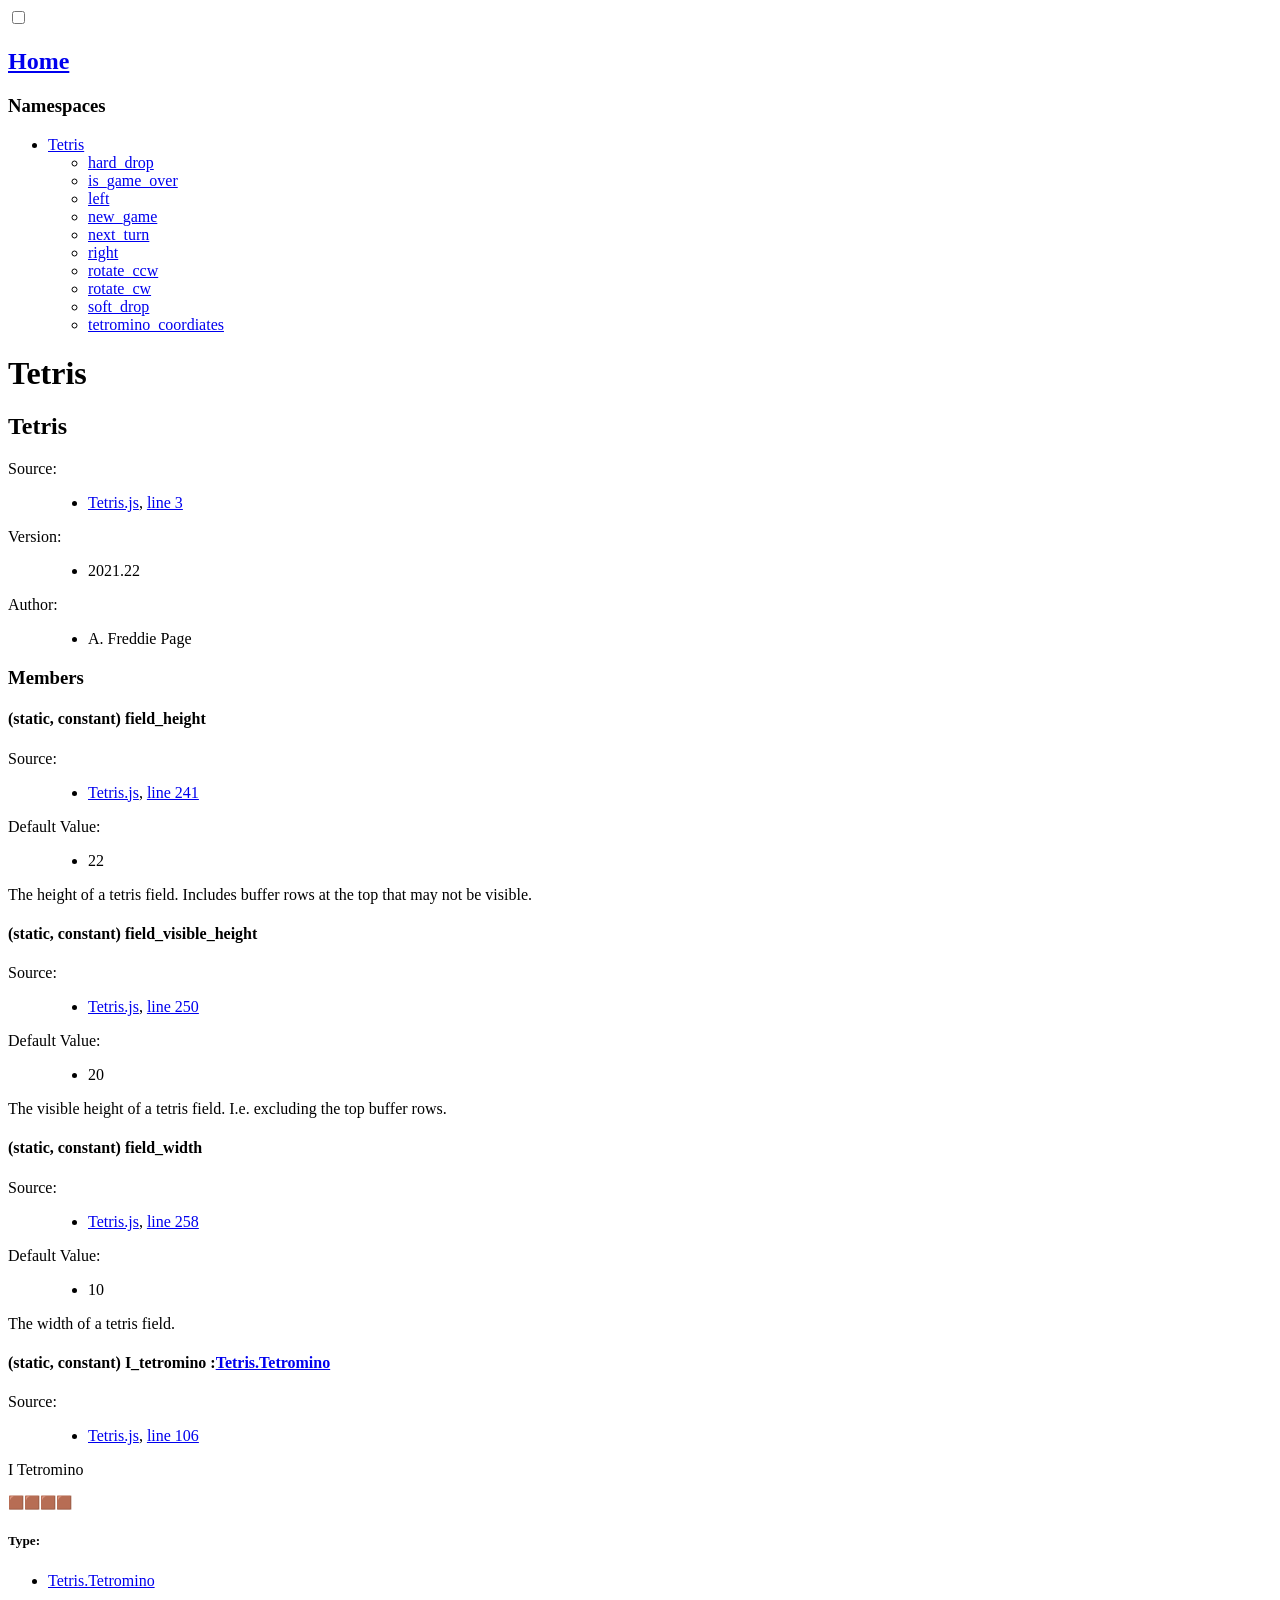
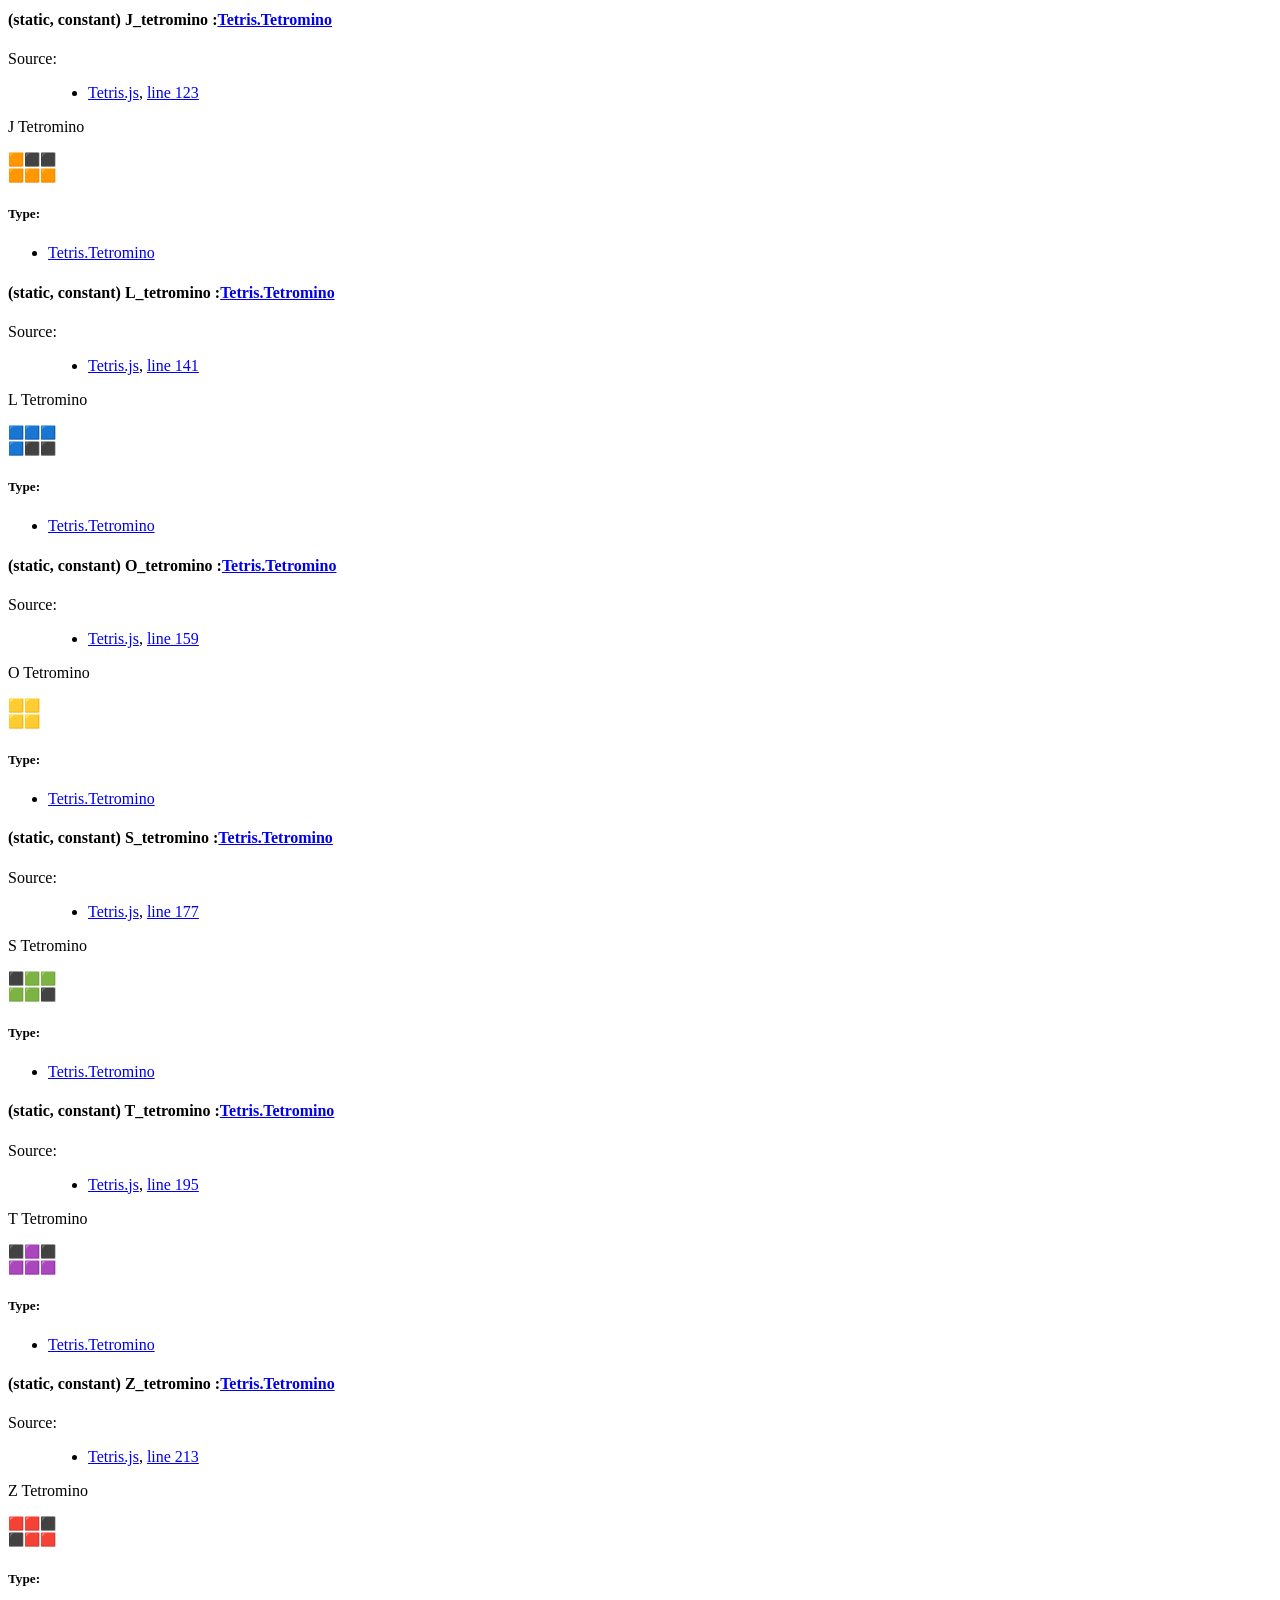
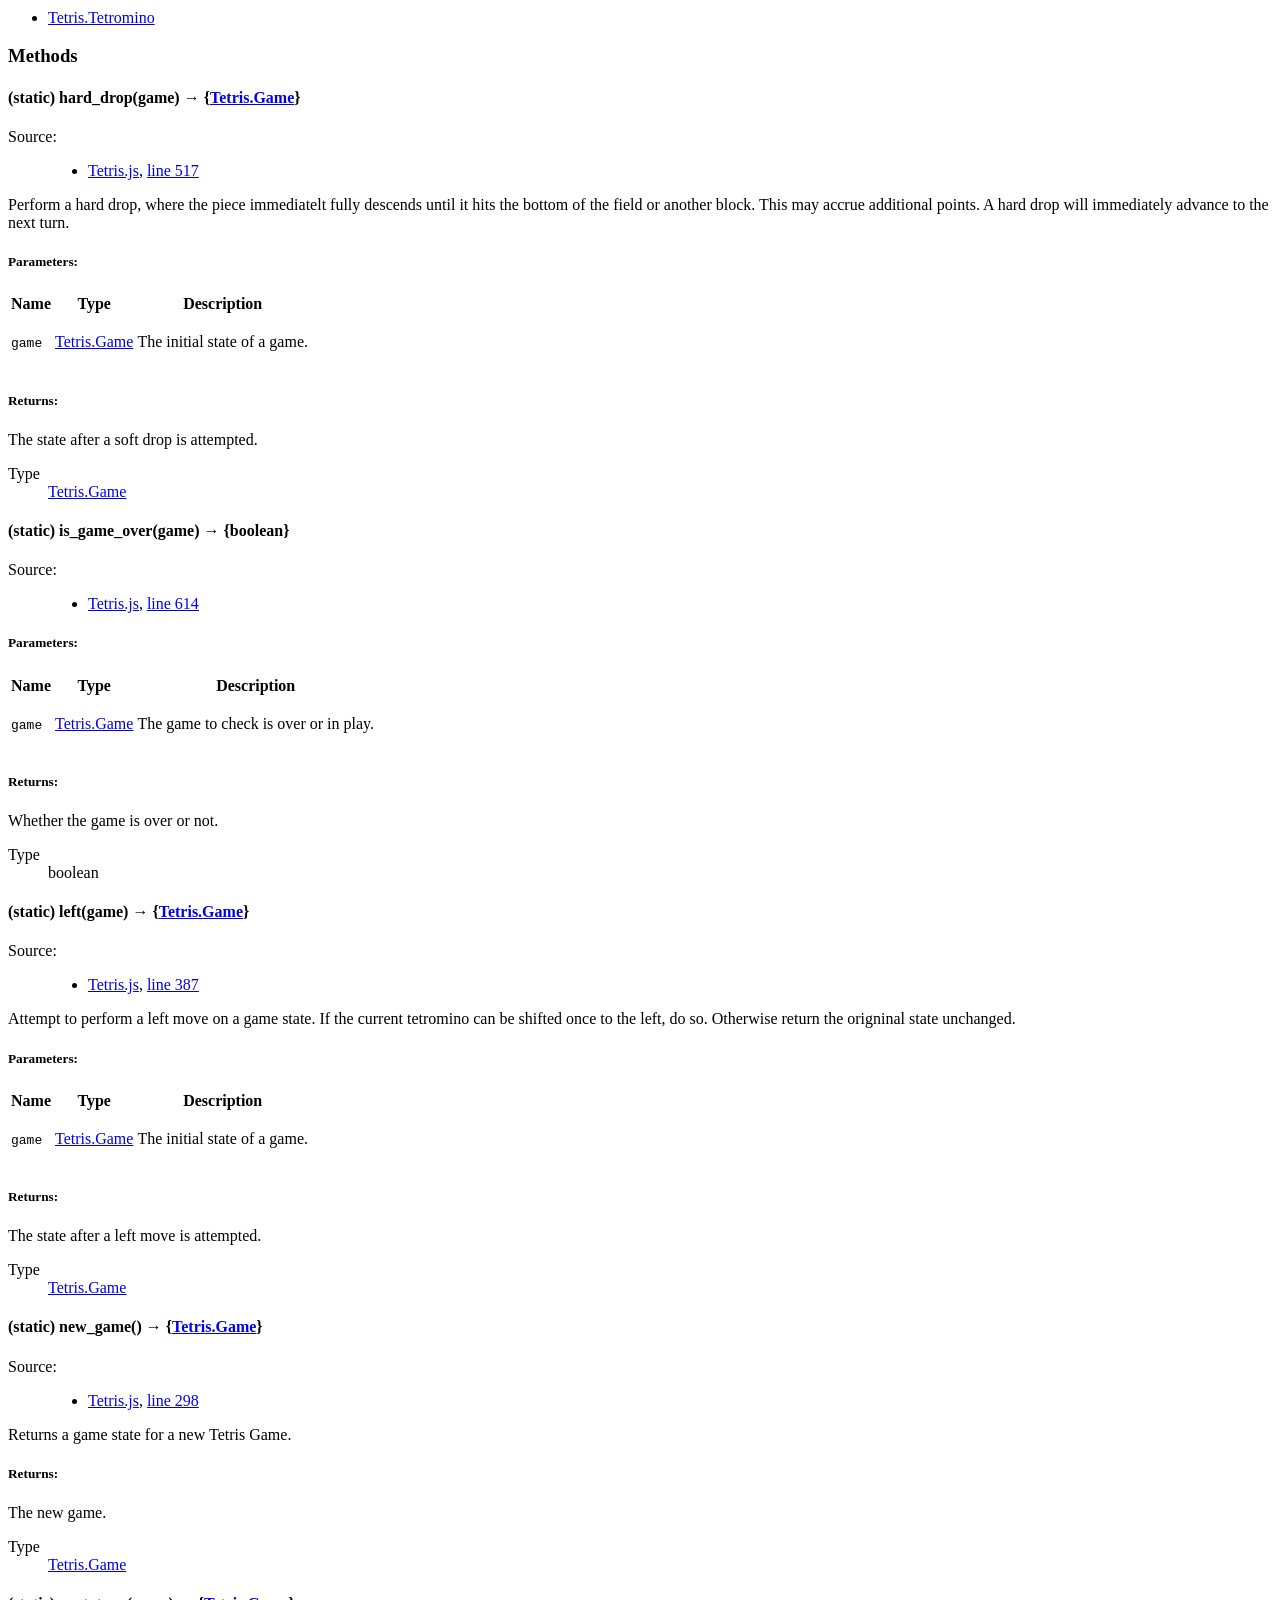
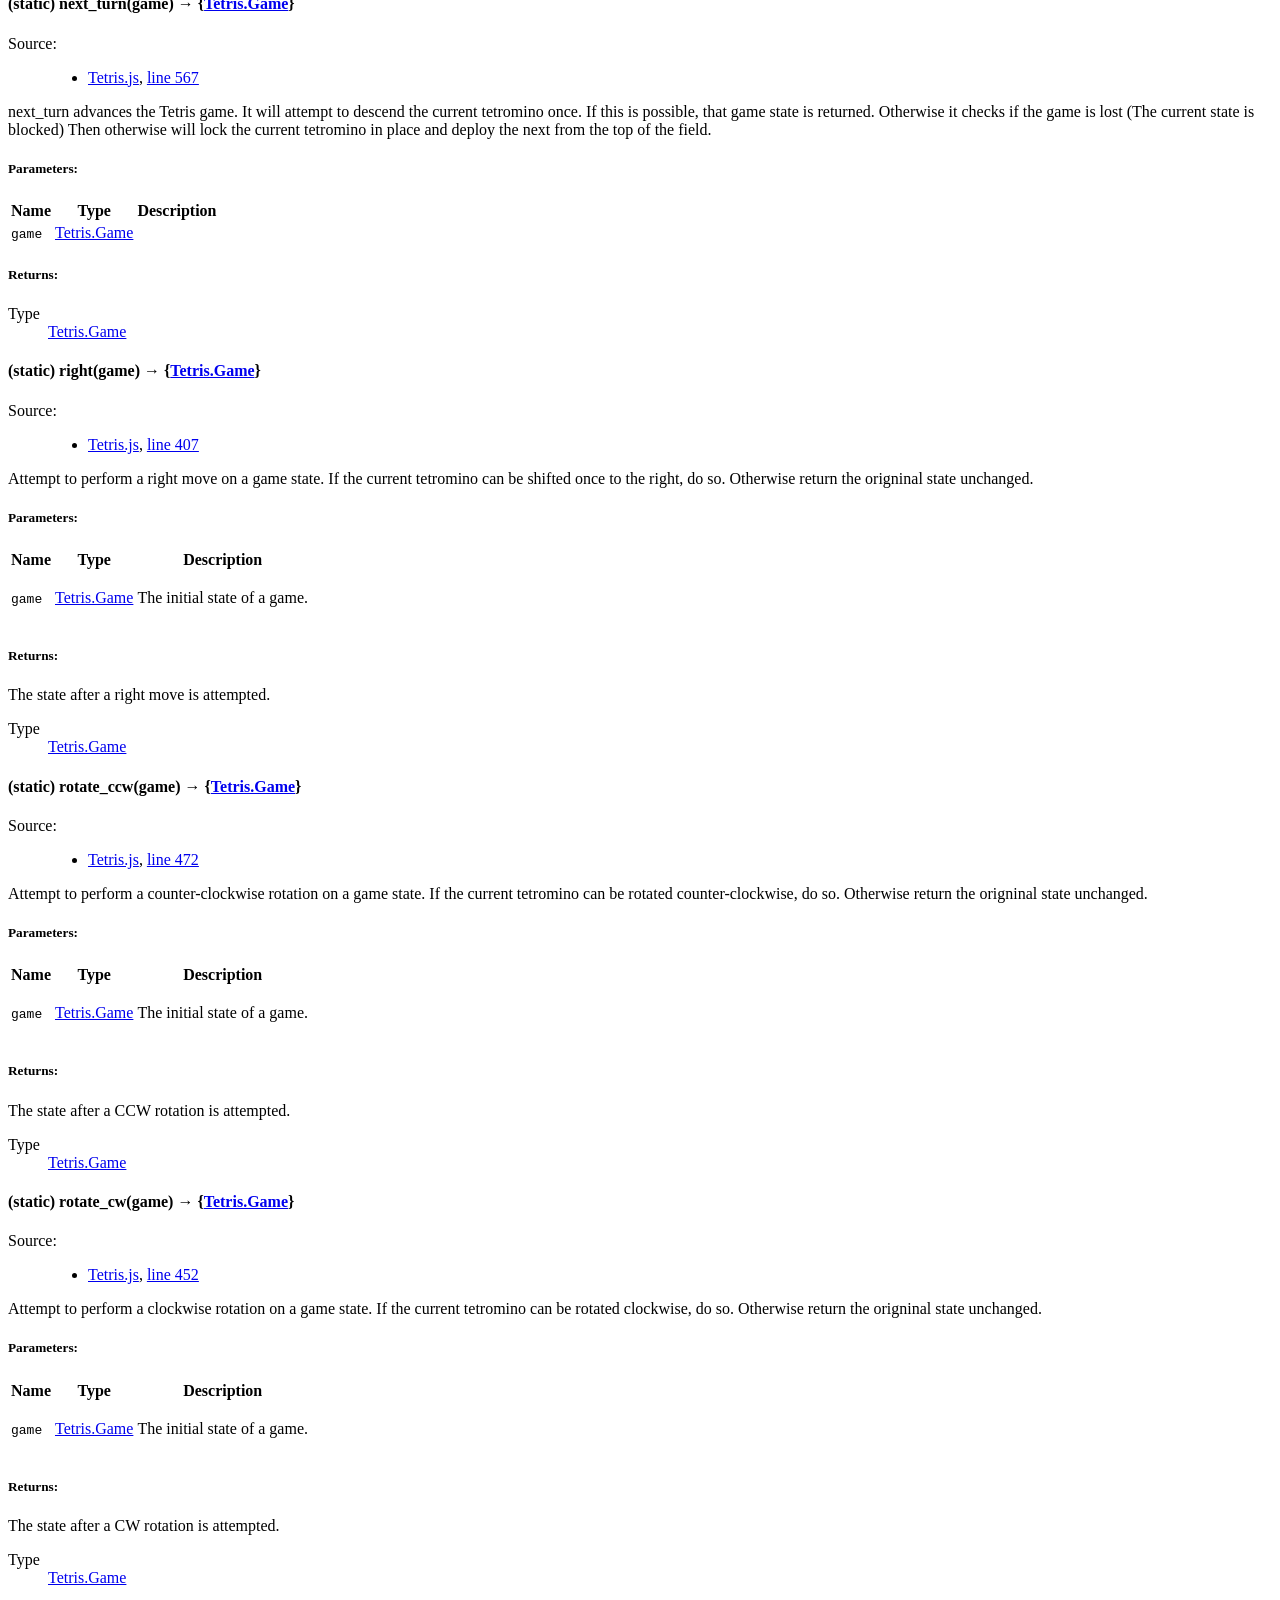
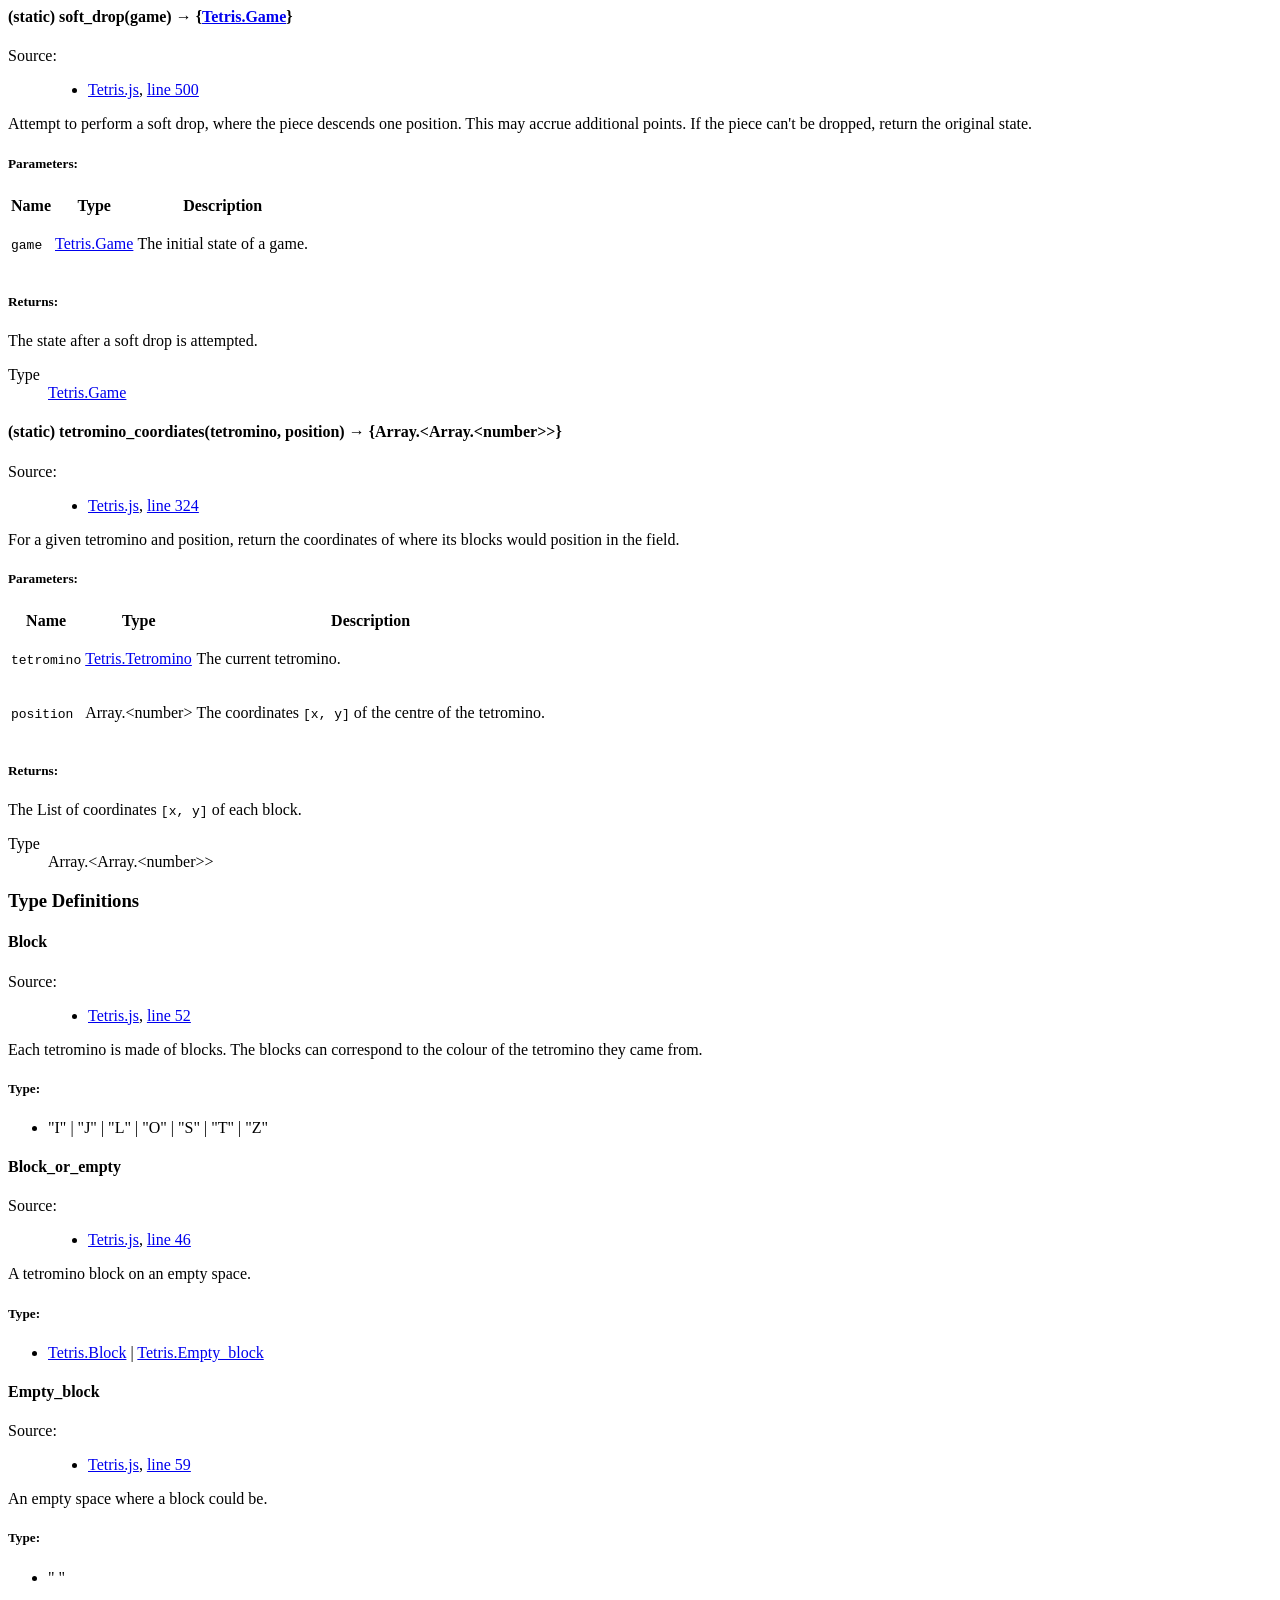
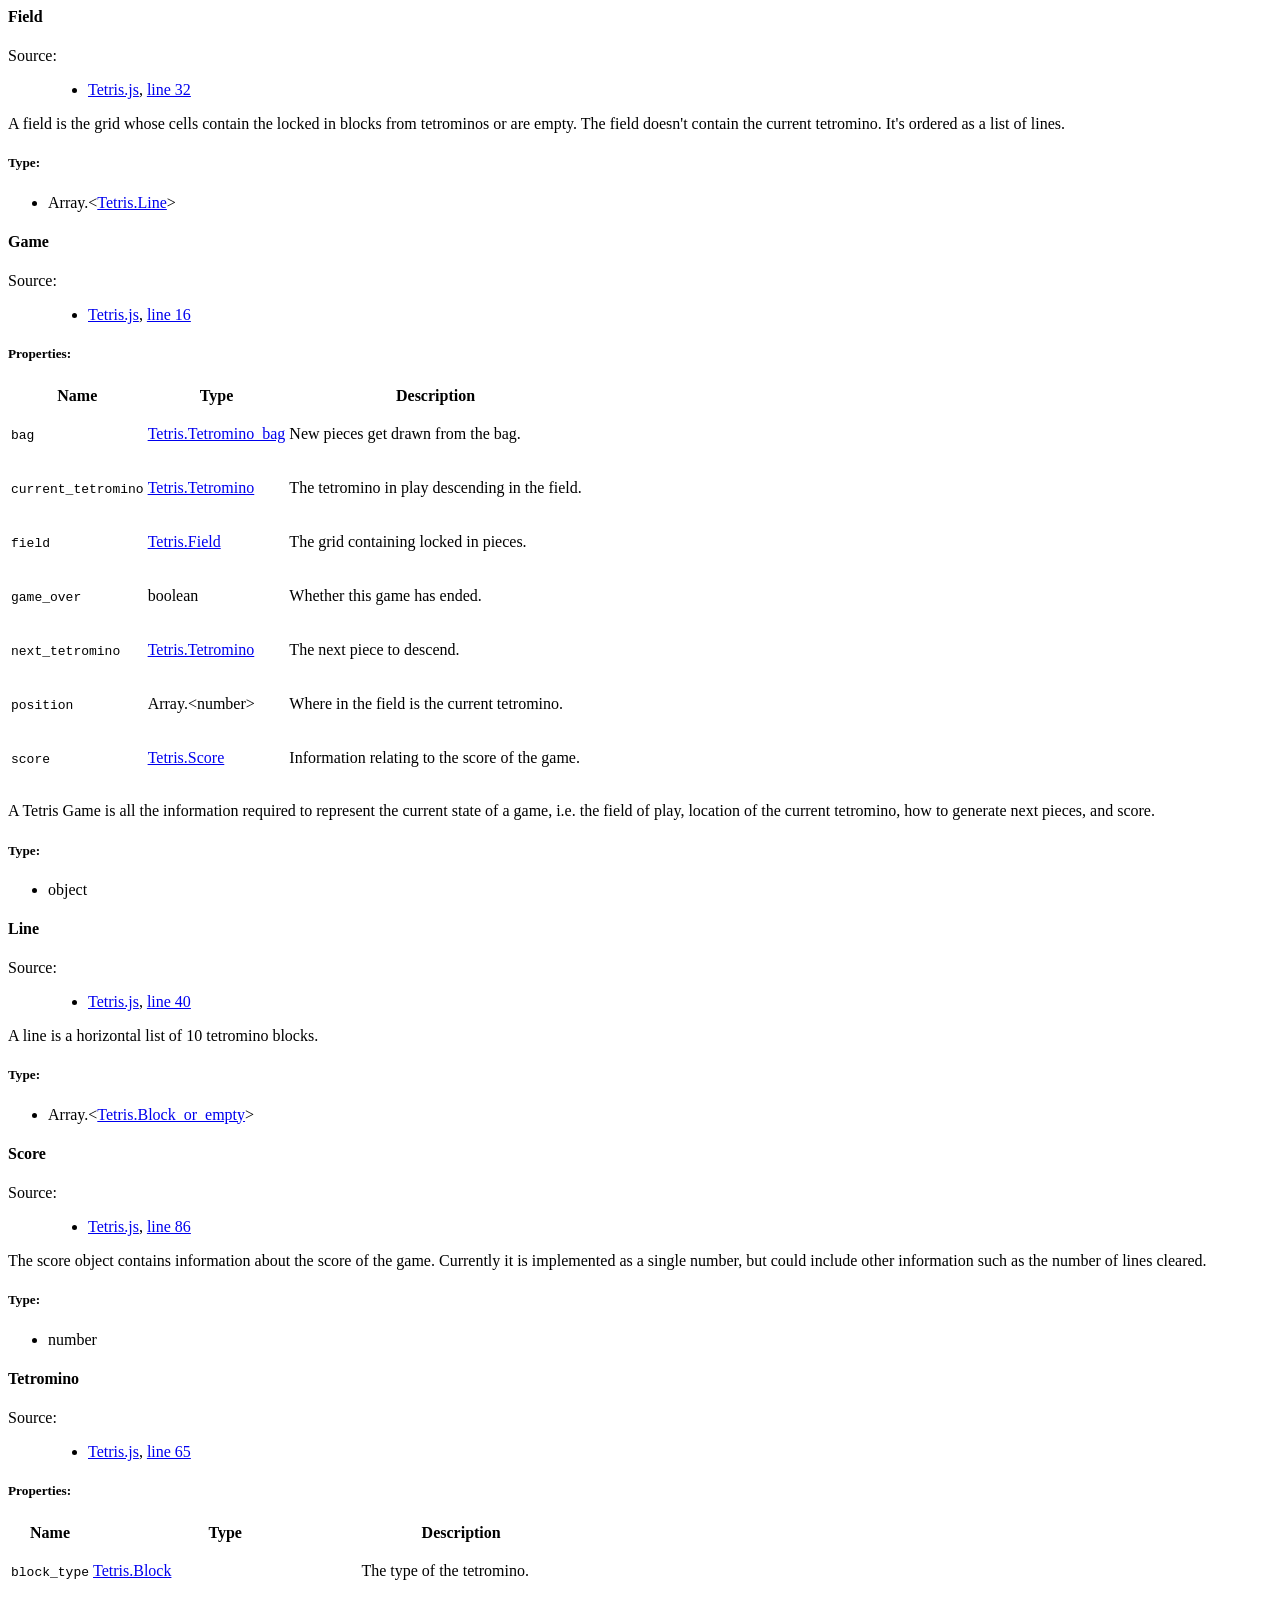
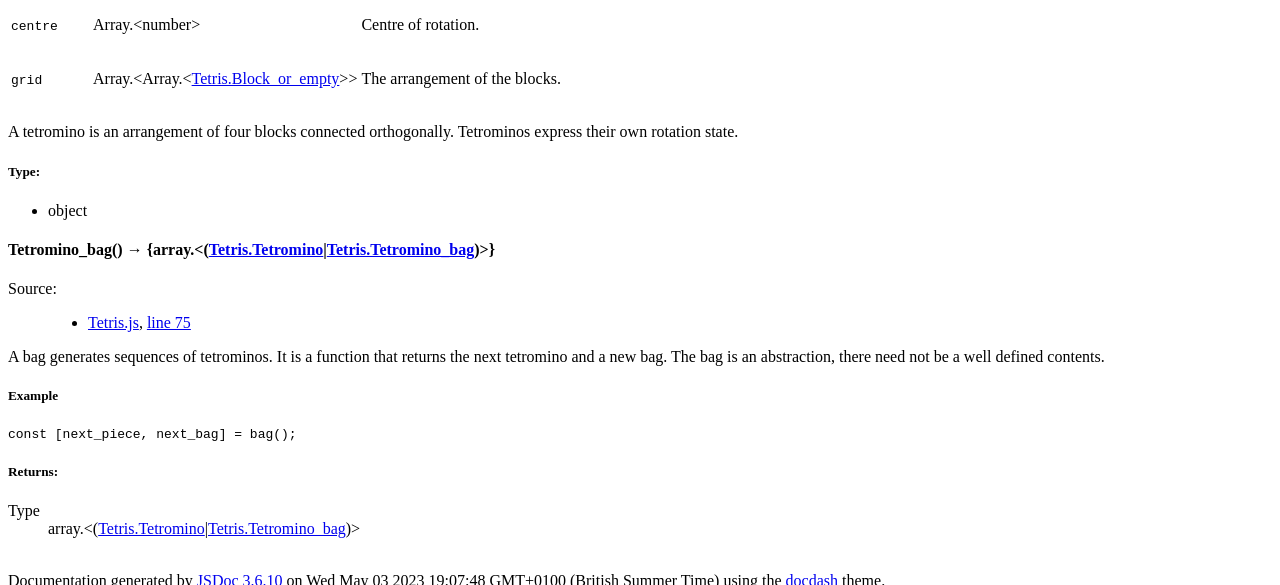
==== docs/Tetris.html @ e9a8f803 "2022-23 update" ====
<!DOCTYPE html>
<html lang="en">
<head>
    
    <meta charset="utf-8">
    <title>Tetris - Documentation</title>
    
    
    <script src="scripts/prettify/prettify.js"></script>
    <script src="scripts/prettify/lang-css.js"></script>
    <!--[if lt IE 9]>
      <script src="//html5shiv.googlecode.com/svn/trunk/html5.js"></script>
    <![endif]-->
    <link type="text/css" rel="stylesheet" href="styles/prettify.css">
    <link type="text/css" rel="stylesheet" href="styles/jsdoc.css">
    <script src="scripts/nav.js" defer></script>
    <meta name="viewport" content="width=device-width, initial-scale=1.0">
</head>
<body>

<input type="checkbox" id="nav-trigger" class="nav-trigger" />
<label for="nav-trigger" class="navicon-button x">
  <div class="navicon"></div>
</label>

<label for="nav-trigger" class="overlay"></label>

<nav >
    
    <h2><a href="index.html">Home</a></h2><h3>Namespaces</h3><ul><li><a href="Tetris.html">Tetris</a><ul class='methods'><li data-type='method'><a href="Tetris.html#.hard_drop">hard_drop</a></li><li data-type='method'><a href="Tetris.html#.is_game_over">is_game_over</a></li><li data-type='method'><a href="Tetris.html#.left">left</a></li><li data-type='method'><a href="Tetris.html#.new_game">new_game</a></li><li data-type='method'><a href="Tetris.html#.next_turn">next_turn</a></li><li data-type='method'><a href="Tetris.html#.right">right</a></li><li data-type='method'><a href="Tetris.html#.rotate_ccw">rotate_ccw</a></li><li data-type='method'><a href="Tetris.html#.rotate_cw">rotate_cw</a></li><li data-type='method'><a href="Tetris.html#.soft_drop">soft_drop</a></li><li data-type='method'><a href="Tetris.html#.tetromino_coordiates">tetromino_coordiates</a></li></ul></li></ul>
</nav>

<div id="main">
    
    <h1 class="page-title">Tetris</h1>
    

    




<section>

<header>
    
        <h2>
        Tetris
        </h2>
        
    
</header>

<article>
    
        <div class="container-overview">
        
            

<dl class="details">

    
    <dt class="tag-source">Source:</dt>
    <dd class="tag-source"><ul class="dummy"><li>
        <a href="Tetris.js.html">Tetris.js</a>, <a href="Tetris.js.html#line3">line 3</a>
    </li></ul></dd>
    

    
    <dt class="tag-version">Version:</dt>
    <dd class="tag-version"><ul class="dummy"><li>2021.22</li></ul></dd>
    

    

    

    

    

    

    

    

    
    <dt class="tag-author">Author:</dt>
    <dd class="tag-author">
        <ul>
            <li>A. Freddie Page</li>
        </ul>
    </dd>
    

    

    

    

    

    

    
</dl>




            

            
        
        </div>
    

    

    

    
    
    

     

    

    
        <h3 class="subsection-title">Members</h3>

        
            
<h4 class="name" id=".field_height"><span class="type-signature">(static, constant) </span>field_height<span class="type-signature"></span></h4>





<dl class="details">

    
    <dt class="tag-source">Source:</dt>
    <dd class="tag-source"><ul class="dummy"><li>
        <a href="Tetris.js.html">Tetris.js</a>, <a href="Tetris.js.html#line241">line 241</a>
    </li></ul></dd>
    

    

    

    

    

    

    

    

    

    

    

    

    
    <dt class="tag-default">Default Value:</dt>
    <dd class="tag-default"><ul class="dummy">
            <li>22</li>
        </ul></dd>
    

    

    

    
</dl>





<div class="description usertext">
    <p>The height of a tetris field.
Includes buffer rows at the top that may not be visible.</p>
</div>








        
            
<h4 class="name" id=".field_visible_height"><span class="type-signature">(static, constant) </span>field_visible_height<span class="type-signature"></span></h4>





<dl class="details">

    
    <dt class="tag-source">Source:</dt>
    <dd class="tag-source"><ul class="dummy"><li>
        <a href="Tetris.js.html">Tetris.js</a>, <a href="Tetris.js.html#line250">line 250</a>
    </li></ul></dd>
    

    

    

    

    

    

    

    

    

    

    

    

    
    <dt class="tag-default">Default Value:</dt>
    <dd class="tag-default"><ul class="dummy">
            <li>20</li>
        </ul></dd>
    

    

    

    
</dl>





<div class="description usertext">
    <p>The visible height of a tetris field.
I.e. excluding the top buffer rows.</p>
</div>








        
            
<h4 class="name" id=".field_width"><span class="type-signature">(static, constant) </span>field_width<span class="type-signature"></span></h4>





<dl class="details">

    
    <dt class="tag-source">Source:</dt>
    <dd class="tag-source"><ul class="dummy"><li>
        <a href="Tetris.js.html">Tetris.js</a>, <a href="Tetris.js.html#line258">line 258</a>
    </li></ul></dd>
    

    

    

    

    

    

    

    

    

    

    

    

    
    <dt class="tag-default">Default Value:</dt>
    <dd class="tag-default"><ul class="dummy">
            <li>10</li>
        </ul></dd>
    

    

    

    
</dl>





<div class="description usertext">
    <p>The width of a tetris field.</p>
</div>








        
            
<h4 class="name" id=".I_tetromino"><span class="type-signature">(static, constant) </span>I_tetromino<span class="type-signature"> :<a href="Tetris.html#.Tetromino">Tetris.Tetromino</a></span></h4>





<dl class="details">

    
    <dt class="tag-source">Source:</dt>
    <dd class="tag-source"><ul class="dummy"><li>
        <a href="Tetris.js.html">Tetris.js</a>, <a href="Tetris.js.html#line106">line 106</a>
    </li></ul></dd>
    

    

    

    

    

    

    

    

    

    

    

    

    

    

    

    
</dl>





<div class="description usertext">
    <p>I Tetromino</p>
<pre>
🟫🟫🟫🟫
</pre>
</div>



    <h5>Type:</h5>
    <ul>
        <li>
            
<span class="param-type"><a href="Tetris.html#.Tetromino">Tetris.Tetromino</a></span>


        </li>
    </ul>






        
            
<h4 class="name" id=".J_tetromino"><span class="type-signature">(static, constant) </span>J_tetromino<span class="type-signature"> :<a href="Tetris.html#.Tetromino">Tetris.Tetromino</a></span></h4>





<dl class="details">

    
    <dt class="tag-source">Source:</dt>
    <dd class="tag-source"><ul class="dummy"><li>
        <a href="Tetris.js.html">Tetris.js</a>, <a href="Tetris.js.html#line123">line 123</a>
    </li></ul></dd>
    

    

    

    

    

    

    

    

    

    

    

    

    

    

    

    
</dl>





<div class="description usertext">
    <p>J Tetromino</p>
<pre>
🟧⬛⬛
🟧🟧🟧
</pre>
</div>



    <h5>Type:</h5>
    <ul>
        <li>
            
<span class="param-type"><a href="Tetris.html#.Tetromino">Tetris.Tetromino</a></span>


        </li>
    </ul>






        
            
<h4 class="name" id=".L_tetromino"><span class="type-signature">(static, constant) </span>L_tetromino<span class="type-signature"> :<a href="Tetris.html#.Tetromino">Tetris.Tetromino</a></span></h4>





<dl class="details">

    
    <dt class="tag-source">Source:</dt>
    <dd class="tag-source"><ul class="dummy"><li>
        <a href="Tetris.js.html">Tetris.js</a>, <a href="Tetris.js.html#line141">line 141</a>
    </li></ul></dd>
    

    

    

    

    

    

    

    

    

    

    

    

    

    

    

    
</dl>





<div class="description usertext">
    <p>L Tetromino</p>
<pre>
🟦🟦🟦
🟦⬛⬛
</pre>
</div>



    <h5>Type:</h5>
    <ul>
        <li>
            
<span class="param-type"><a href="Tetris.html#.Tetromino">Tetris.Tetromino</a></span>


        </li>
    </ul>






        
            
<h4 class="name" id=".O_tetromino"><span class="type-signature">(static, constant) </span>O_tetromino<span class="type-signature"> :<a href="Tetris.html#.Tetromino">Tetris.Tetromino</a></span></h4>





<dl class="details">

    
    <dt class="tag-source">Source:</dt>
    <dd class="tag-source"><ul class="dummy"><li>
        <a href="Tetris.js.html">Tetris.js</a>, <a href="Tetris.js.html#line159">line 159</a>
    </li></ul></dd>
    

    

    

    

    

    

    

    

    

    

    

    

    

    

    

    
</dl>





<div class="description usertext">
    <p>O Tetromino</p>
<pre>
🟨🟨
🟨🟨
</pre>
</div>



    <h5>Type:</h5>
    <ul>
        <li>
            
<span class="param-type"><a href="Tetris.html#.Tetromino">Tetris.Tetromino</a></span>


        </li>
    </ul>






        
            
<h4 class="name" id=".S_tetromino"><span class="type-signature">(static, constant) </span>S_tetromino<span class="type-signature"> :<a href="Tetris.html#.Tetromino">Tetris.Tetromino</a></span></h4>





<dl class="details">

    
    <dt class="tag-source">Source:</dt>
    <dd class="tag-source"><ul class="dummy"><li>
        <a href="Tetris.js.html">Tetris.js</a>, <a href="Tetris.js.html#line177">line 177</a>
    </li></ul></dd>
    

    

    

    

    

    

    

    

    

    

    

    

    

    

    

    
</dl>





<div class="description usertext">
    <p>S Tetromino</p>
<pre>
⬛🟩🟩
🟩🟩⬛
</pre>
</div>



    <h5>Type:</h5>
    <ul>
        <li>
            
<span class="param-type"><a href="Tetris.html#.Tetromino">Tetris.Tetromino</a></span>


        </li>
    </ul>






        
            
<h4 class="name" id=".T_tetromino"><span class="type-signature">(static, constant) </span>T_tetromino<span class="type-signature"> :<a href="Tetris.html#.Tetromino">Tetris.Tetromino</a></span></h4>





<dl class="details">

    
    <dt class="tag-source">Source:</dt>
    <dd class="tag-source"><ul class="dummy"><li>
        <a href="Tetris.js.html">Tetris.js</a>, <a href="Tetris.js.html#line195">line 195</a>
    </li></ul></dd>
    

    

    

    

    

    

    

    

    

    

    

    

    

    

    

    
</dl>





<div class="description usertext">
    <p>T Tetromino</p>
<pre>
⬛🟪⬛
🟪🟪🟪
</pre>
</div>



    <h5>Type:</h5>
    <ul>
        <li>
            
<span class="param-type"><a href="Tetris.html#.Tetromino">Tetris.Tetromino</a></span>


        </li>
    </ul>






        
            
<h4 class="name" id=".Z_tetromino"><span class="type-signature">(static, constant) </span>Z_tetromino<span class="type-signature"> :<a href="Tetris.html#.Tetromino">Tetris.Tetromino</a></span></h4>





<dl class="details">

    
    <dt class="tag-source">Source:</dt>
    <dd class="tag-source"><ul class="dummy"><li>
        <a href="Tetris.js.html">Tetris.js</a>, <a href="Tetris.js.html#line213">line 213</a>
    </li></ul></dd>
    

    

    

    

    

    

    

    

    

    

    

    

    

    

    

    
</dl>





<div class="description usertext">
    <p>Z Tetromino</p>
<pre>
🟥🟥⬛
⬛🟥🟥
</pre>
</div>



    <h5>Type:</h5>
    <ul>
        <li>
            
<span class="param-type"><a href="Tetris.html#.Tetromino">Tetris.Tetromino</a></span>


        </li>
    </ul>






        
    

    
        <h3 class="subsection-title">Methods</h3>

        
            

    

    <h4 class="name" id=".hard_drop"><span class="type-signature">(static) </span>hard_drop<span class="signature">(game)</span><span class="type-signature"> &rarr; {<a href="Tetris.html#.Game">Tetris.Game</a>}</span></h4>

    




<dl class="details">

    
    <dt class="tag-source">Source:</dt>
    <dd class="tag-source"><ul class="dummy"><li>
        <a href="Tetris.js.html">Tetris.js</a>, <a href="Tetris.js.html#line517">line 517</a>
    </li></ul></dd>
    

    

    

    

    

    

    

    

    

    

    

    

    

    

    

    
</dl>





<div class="description usertext">
    <p>Perform a hard drop, where the piece immediatelt fully descends
until it hits the bottom of the field or another block.
This may accrue additional points.
A hard drop will immediately advance to the next turn.</p>
</div>











    <h5>Parameters:</h5>
    

<table class="params">
    <thead>
    <tr>
        
        <th>Name</th>
        

        <th>Type</th>

        

        

        <th class="last">Description</th>
    </tr>
    </thead>

    <tbody>
    

        <tr>
            
                <td class="name"><code>game</code></td>
            

            <td class="type">
            
                
<span class="param-type"><a href="Tetris.html#.Game">Tetris.Game</a></span>


            
            </td>

            

            

            <td class="description last"><p>The initial state of a game.</p></td>
        </tr>

    
    </tbody>
</table>
















<h5>Returns:</h5>

        
<div class="param-desc">
    <p>The state after a soft drop is attempted.</p>
</div>



<dl class="param-type">
    <dt>
        Type
    </dt>
    <dd>
        
<span class="param-type"><a href="Tetris.html#.Game">Tetris.Game</a></span>


    </dd>
</dl>

    



        
            

    

    <h4 class="name" id=".is_game_over"><span class="type-signature">(static) </span>is_game_over<span class="signature">(game)</span><span class="type-signature"> &rarr; {boolean}</span></h4>

    




<dl class="details">

    
    <dt class="tag-source">Source:</dt>
    <dd class="tag-source"><ul class="dummy"><li>
        <a href="Tetris.js.html">Tetris.js</a>, <a href="Tetris.js.html#line614">line 614</a>
    </li></ul></dd>
    

    

    

    

    

    

    

    

    

    

    

    

    

    

    

    
</dl>















    <h5>Parameters:</h5>
    

<table class="params">
    <thead>
    <tr>
        
        <th>Name</th>
        

        <th>Type</th>

        

        

        <th class="last">Description</th>
    </tr>
    </thead>

    <tbody>
    

        <tr>
            
                <td class="name"><code>game</code></td>
            

            <td class="type">
            
                
<span class="param-type"><a href="Tetris.html#.Game">Tetris.Game</a></span>


            
            </td>

            

            

            <td class="description last"><p>The game to check is over or in play.</p></td>
        </tr>

    
    </tbody>
</table>
















<h5>Returns:</h5>

        
<div class="param-desc">
    <p>Whether the game is over or not.</p>
</div>



<dl class="param-type">
    <dt>
        Type
    </dt>
    <dd>
        
<span class="param-type">boolean</span>


    </dd>
</dl>

    



        
            

    

    <h4 class="name" id=".left"><span class="type-signature">(static) </span>left<span class="signature">(game)</span><span class="type-signature"> &rarr; {<a href="Tetris.html#.Game">Tetris.Game</a>}</span></h4>

    




<dl class="details">

    
    <dt class="tag-source">Source:</dt>
    <dd class="tag-source"><ul class="dummy"><li>
        <a href="Tetris.js.html">Tetris.js</a>, <a href="Tetris.js.html#line387">line 387</a>
    </li></ul></dd>
    

    

    

    

    

    

    

    

    

    

    

    

    

    

    

    
</dl>





<div class="description usertext">
    <p>Attempt to perform a left move on a game state.
If the current tetromino can be shifted once to the left, do so.
Otherwise return the origninal state unchanged.</p>
</div>











    <h5>Parameters:</h5>
    

<table class="params">
    <thead>
    <tr>
        
        <th>Name</th>
        

        <th>Type</th>

        

        

        <th class="last">Description</th>
    </tr>
    </thead>

    <tbody>
    

        <tr>
            
                <td class="name"><code>game</code></td>
            

            <td class="type">
            
                
<span class="param-type"><a href="Tetris.html#.Game">Tetris.Game</a></span>


            
            </td>

            

            

            <td class="description last"><p>The initial state of a game.</p></td>
        </tr>

    
    </tbody>
</table>
















<h5>Returns:</h5>

        
<div class="param-desc">
    <p>The state after a left move is attempted.</p>
</div>



<dl class="param-type">
    <dt>
        Type
    </dt>
    <dd>
        
<span class="param-type"><a href="Tetris.html#.Game">Tetris.Game</a></span>


    </dd>
</dl>

    



        
            

    

    <h4 class="name" id=".new_game"><span class="type-signature">(static) </span>new_game<span class="signature">()</span><span class="type-signature"> &rarr; {<a href="Tetris.html#.Game">Tetris.Game</a>}</span></h4>

    




<dl class="details">

    
    <dt class="tag-source">Source:</dt>
    <dd class="tag-source"><ul class="dummy"><li>
        <a href="Tetris.js.html">Tetris.js</a>, <a href="Tetris.js.html#line298">line 298</a>
    </li></ul></dd>
    

    

    

    

    

    

    

    

    

    

    

    

    

    

    

    
</dl>





<div class="description usertext">
    <p>Returns a game state for a new Tetris Game.</p>
</div>

























<h5>Returns:</h5>

        
<div class="param-desc">
    <p>The new game.</p>
</div>



<dl class="param-type">
    <dt>
        Type
    </dt>
    <dd>
        
<span class="param-type"><a href="Tetris.html#.Game">Tetris.Game</a></span>


    </dd>
</dl>

    



        
            

    

    <h4 class="name" id=".next_turn"><span class="type-signature">(static) </span>next_turn<span class="signature">(game)</span><span class="type-signature"> &rarr; {<a href="Tetris.html#.Game">Tetris.Game</a>}</span></h4>

    




<dl class="details">

    
    <dt class="tag-source">Source:</dt>
    <dd class="tag-source"><ul class="dummy"><li>
        <a href="Tetris.js.html">Tetris.js</a>, <a href="Tetris.js.html#line567">line 567</a>
    </li></ul></dd>
    

    

    

    

    

    

    

    

    

    

    

    

    

    

    

    
</dl>





<div class="description usertext">
    <p>next_turn advances the Tetris game.
It will attempt to descend the current tetromino once.
If this is possible, that game state is returned.
Otherwise it checks if the game is lost (The current state is blocked)
Then otherwise will lock the current tetromino in place and deploy the next
from the top of the field.</p>
</div>











    <h5>Parameters:</h5>
    

<table class="params">
    <thead>
    <tr>
        
        <th>Name</th>
        

        <th>Type</th>

        

        

        <th class="last">Description</th>
    </tr>
    </thead>

    <tbody>
    

        <tr>
            
                <td class="name"><code>game</code></td>
            

            <td class="type">
            
                
<span class="param-type"><a href="Tetris.html#.Game">Tetris.Game</a></span>


            
            </td>

            

            

            <td class="description last"></td>
        </tr>

    
    </tbody>
</table>
















<h5>Returns:</h5>

        


<dl class="param-type">
    <dt>
        Type
    </dt>
    <dd>
        
<span class="param-type"><a href="Tetris.html#.Game">Tetris.Game</a></span>


    </dd>
</dl>

    



        
            

    

    <h4 class="name" id=".right"><span class="type-signature">(static) </span>right<span class="signature">(game)</span><span class="type-signature"> &rarr; {<a href="Tetris.html#.Game">Tetris.Game</a>}</span></h4>

    




<dl class="details">

    
    <dt class="tag-source">Source:</dt>
    <dd class="tag-source"><ul class="dummy"><li>
        <a href="Tetris.js.html">Tetris.js</a>, <a href="Tetris.js.html#line407">line 407</a>
    </li></ul></dd>
    

    

    

    

    

    

    

    

    

    

    

    

    

    

    

    
</dl>





<div class="description usertext">
    <p>Attempt to perform a right move on a game state.
If the current tetromino can be shifted once to the right, do so.
Otherwise return the origninal state unchanged.</p>
</div>











    <h5>Parameters:</h5>
    

<table class="params">
    <thead>
    <tr>
        
        <th>Name</th>
        

        <th>Type</th>

        

        

        <th class="last">Description</th>
    </tr>
    </thead>

    <tbody>
    

        <tr>
            
                <td class="name"><code>game</code></td>
            

            <td class="type">
            
                
<span class="param-type"><a href="Tetris.html#.Game">Tetris.Game</a></span>


            
            </td>

            

            

            <td class="description last"><p>The initial state of a game.</p></td>
        </tr>

    
    </tbody>
</table>
















<h5>Returns:</h5>

        
<div class="param-desc">
    <p>The state after a right move is attempted.</p>
</div>



<dl class="param-type">
    <dt>
        Type
    </dt>
    <dd>
        
<span class="param-type"><a href="Tetris.html#.Game">Tetris.Game</a></span>


    </dd>
</dl>

    



        
            

    

    <h4 class="name" id=".rotate_ccw"><span class="type-signature">(static) </span>rotate_ccw<span class="signature">(game)</span><span class="type-signature"> &rarr; {<a href="Tetris.html#.Game">Tetris.Game</a>}</span></h4>

    




<dl class="details">

    
    <dt class="tag-source">Source:</dt>
    <dd class="tag-source"><ul class="dummy"><li>
        <a href="Tetris.js.html">Tetris.js</a>, <a href="Tetris.js.html#line472">line 472</a>
    </li></ul></dd>
    

    

    

    

    

    

    

    

    

    

    

    

    

    

    

    
</dl>





<div class="description usertext">
    <p>Attempt to perform a counter-clockwise rotation on a game state.
If the current tetromino can be rotated counter-clockwise, do so.
Otherwise return the origninal state unchanged.</p>
</div>











    <h5>Parameters:</h5>
    

<table class="params">
    <thead>
    <tr>
        
        <th>Name</th>
        

        <th>Type</th>

        

        

        <th class="last">Description</th>
    </tr>
    </thead>

    <tbody>
    

        <tr>
            
                <td class="name"><code>game</code></td>
            

            <td class="type">
            
                
<span class="param-type"><a href="Tetris.html#.Game">Tetris.Game</a></span>


            
            </td>

            

            

            <td class="description last"><p>The initial state of a game.</p></td>
        </tr>

    
    </tbody>
</table>
















<h5>Returns:</h5>

        
<div class="param-desc">
    <p>The state after a CCW rotation is attempted.</p>
</div>



<dl class="param-type">
    <dt>
        Type
    </dt>
    <dd>
        
<span class="param-type"><a href="Tetris.html#.Game">Tetris.Game</a></span>


    </dd>
</dl>

    



        
            

    

    <h4 class="name" id=".rotate_cw"><span class="type-signature">(static) </span>rotate_cw<span class="signature">(game)</span><span class="type-signature"> &rarr; {<a href="Tetris.html#.Game">Tetris.Game</a>}</span></h4>

    




<dl class="details">

    
    <dt class="tag-source">Source:</dt>
    <dd class="tag-source"><ul class="dummy"><li>
        <a href="Tetris.js.html">Tetris.js</a>, <a href="Tetris.js.html#line452">line 452</a>
    </li></ul></dd>
    

    

    

    

    

    

    

    

    

    

    

    

    

    

    

    
</dl>





<div class="description usertext">
    <p>Attempt to perform a clockwise rotation on a game state.
If the current tetromino can be rotated clockwise, do so.
Otherwise return the origninal state unchanged.</p>
</div>











    <h5>Parameters:</h5>
    

<table class="params">
    <thead>
    <tr>
        
        <th>Name</th>
        

        <th>Type</th>

        

        

        <th class="last">Description</th>
    </tr>
    </thead>

    <tbody>
    

        <tr>
            
                <td class="name"><code>game</code></td>
            

            <td class="type">
            
                
<span class="param-type"><a href="Tetris.html#.Game">Tetris.Game</a></span>


            
            </td>

            

            

            <td class="description last"><p>The initial state of a game.</p></td>
        </tr>

    
    </tbody>
</table>
















<h5>Returns:</h5>

        
<div class="param-desc">
    <p>The state after a CW rotation is attempted.</p>
</div>



<dl class="param-type">
    <dt>
        Type
    </dt>
    <dd>
        
<span class="param-type"><a href="Tetris.html#.Game">Tetris.Game</a></span>


    </dd>
</dl>

    



        
            

    

    <h4 class="name" id=".soft_drop"><span class="type-signature">(static) </span>soft_drop<span class="signature">(game)</span><span class="type-signature"> &rarr; {<a href="Tetris.html#.Game">Tetris.Game</a>}</span></h4>

    




<dl class="details">

    
    <dt class="tag-source">Source:</dt>
    <dd class="tag-source"><ul class="dummy"><li>
        <a href="Tetris.js.html">Tetris.js</a>, <a href="Tetris.js.html#line500">line 500</a>
    </li></ul></dd>
    

    

    

    

    

    

    

    

    

    

    

    

    

    

    

    
</dl>





<div class="description usertext">
    <p>Attempt to perform a soft drop, where the piece descends one position.
This may accrue additional points.
If the piece can't be dropped, return the original state.</p>
</div>











    <h5>Parameters:</h5>
    

<table class="params">
    <thead>
    <tr>
        
        <th>Name</th>
        

        <th>Type</th>

        

        

        <th class="last">Description</th>
    </tr>
    </thead>

    <tbody>
    

        <tr>
            
                <td class="name"><code>game</code></td>
            

            <td class="type">
            
                
<span class="param-type"><a href="Tetris.html#.Game">Tetris.Game</a></span>


            
            </td>

            

            

            <td class="description last"><p>The initial state of a game.</p></td>
        </tr>

    
    </tbody>
</table>
















<h5>Returns:</h5>

        
<div class="param-desc">
    <p>The state after a soft drop is attempted.</p>
</div>



<dl class="param-type">
    <dt>
        Type
    </dt>
    <dd>
        
<span class="param-type"><a href="Tetris.html#.Game">Tetris.Game</a></span>


    </dd>
</dl>

    



        
            

    

    <h4 class="name" id=".tetromino_coordiates"><span class="type-signature">(static) </span>tetromino_coordiates<span class="signature">(tetromino, position)</span><span class="type-signature"> &rarr; {Array.&lt;Array.&lt;number>>}</span></h4>

    




<dl class="details">

    
    <dt class="tag-source">Source:</dt>
    <dd class="tag-source"><ul class="dummy"><li>
        <a href="Tetris.js.html">Tetris.js</a>, <a href="Tetris.js.html#line324">line 324</a>
    </li></ul></dd>
    

    

    

    

    

    

    

    

    

    

    

    

    

    

    

    
</dl>





<div class="description usertext">
    <p>For a given tetromino and position,
return the coordinates of where its blocks would position in the field.</p>
</div>











    <h5>Parameters:</h5>
    

<table class="params">
    <thead>
    <tr>
        
        <th>Name</th>
        

        <th>Type</th>

        

        

        <th class="last">Description</th>
    </tr>
    </thead>

    <tbody>
    

        <tr>
            
                <td class="name"><code>tetromino</code></td>
            

            <td class="type">
            
                
<span class="param-type"><a href="Tetris.html#.Tetromino">Tetris.Tetromino</a></span>


            
            </td>

            

            

            <td class="description last"><p>The current tetromino.</p></td>
        </tr>

    

        <tr>
            
                <td class="name"><code>position</code></td>
            

            <td class="type">
            
                
<span class="param-type">Array.&lt;number></span>


            
            </td>

            

            

            <td class="description last"><p>The coordinates <code>[x, y]</code> of the centre of the tetromino.</p></td>
        </tr>

    
    </tbody>
</table>
















<h5>Returns:</h5>

        
<div class="param-desc">
    <p>The List of  coordinates <code>[x, y]</code> of each block.</p>
</div>



<dl class="param-type">
    <dt>
        Type
    </dt>
    <dd>
        
<span class="param-type">Array.&lt;Array.&lt;number>></span>


    </dd>
</dl>

    



        
    

    
        <h3 class="subsection-title">Type Definitions</h3>

        
                
<h4 class="name" id=".Block">Block</h4>





<dl class="details">

    
    <dt class="tag-source">Source:</dt>
    <dd class="tag-source"><ul class="dummy"><li>
        <a href="Tetris.js.html">Tetris.js</a>, <a href="Tetris.js.html#line52">line 52</a>
    </li></ul></dd>
    

    

    

    

    

    

    

    

    

    

    

    

    

    

    

    
</dl>





<div class="description usertext">
    <p>Each tetromino is made of blocks. The blocks can correspond to the colour
of the tetromino they came from.</p>
</div>



    <h5>Type:</h5>
    <ul>
        <li>
            
<span class="param-type">"I"</span>
|

<span class="param-type">"J"</span>
|

<span class="param-type">"L"</span>
|

<span class="param-type">"O"</span>
|

<span class="param-type">"S"</span>
|

<span class="param-type">"T"</span>
|

<span class="param-type">"Z"</span>


        </li>
    </ul>






            
                
<h4 class="name" id=".Block_or_empty">Block_or_empty</h4>





<dl class="details">

    
    <dt class="tag-source">Source:</dt>
    <dd class="tag-source"><ul class="dummy"><li>
        <a href="Tetris.js.html">Tetris.js</a>, <a href="Tetris.js.html#line46">line 46</a>
    </li></ul></dd>
    

    

    

    

    

    

    

    

    

    

    

    

    

    

    

    
</dl>





<div class="description usertext">
    <p>A tetromino block on an empty space.</p>
</div>



    <h5>Type:</h5>
    <ul>
        <li>
            
<span class="param-type"><a href="Tetris.html#.Block">Tetris.Block</a></span>
|

<span class="param-type"><a href="Tetris.html#.Empty_block">Tetris.Empty_block</a></span>


        </li>
    </ul>






            
                
<h4 class="name" id=".Empty_block">Empty_block</h4>





<dl class="details">

    
    <dt class="tag-source">Source:</dt>
    <dd class="tag-source"><ul class="dummy"><li>
        <a href="Tetris.js.html">Tetris.js</a>, <a href="Tetris.js.html#line59">line 59</a>
    </li></ul></dd>
    

    

    

    

    

    

    

    

    

    

    

    

    

    

    

    
</dl>





<div class="description usertext">
    <p>An empty space where a block could be.</p>
</div>



    <h5>Type:</h5>
    <ul>
        <li>
            
<span class="param-type">" "</span>


        </li>
    </ul>






            
                
<h4 class="name" id=".Field">Field</h4>





<dl class="details">

    
    <dt class="tag-source">Source:</dt>
    <dd class="tag-source"><ul class="dummy"><li>
        <a href="Tetris.js.html">Tetris.js</a>, <a href="Tetris.js.html#line32">line 32</a>
    </li></ul></dd>
    

    

    

    

    

    

    

    

    

    

    

    

    

    

    

    
</dl>





<div class="description usertext">
    <p>A field is the grid whose cells contain the locked in blocks from
tetrominos or are empty. The field doesn't contain the current tetromino.
It's ordered as a list of lines.</p>
</div>



    <h5>Type:</h5>
    <ul>
        <li>
            
<span class="param-type">Array.&lt;<a href="Tetris.html#.Line">Tetris.Line</a>></span>


        </li>
    </ul>






            
                
<h4 class="name" id=".Game">Game</h4>





<dl class="details">

    
    <dt class="tag-source">Source:</dt>
    <dd class="tag-source"><ul class="dummy"><li>
        <a href="Tetris.js.html">Tetris.js</a>, <a href="Tetris.js.html#line16">line 16</a>
    </li></ul></dd>
    

    

    

    

    

    

    

    

    

    

    

    

    

    

    

    
</dl>



    <h5 class="subsection-title">Properties:</h5>

    

<table class="props">
    <thead>
    <tr>
        
        <th>Name</th>
        

        <th>Type</th>

        

        

        <th class="last">Description</th>
    </tr>
    </thead>

    <tbody>
    

        <tr>
            
                <td class="name"><code>bag</code></td>
            

            <td class="type">
            
                
<span class="param-type"><a href="Tetris.html#.Tetromino_bag">Tetris.Tetromino_bag</a></span>


            
            </td>

            

            

            <td class="description last"><p>New pieces get drawn from the bag.</p></td>
        </tr>

    

        <tr>
            
                <td class="name"><code>current_tetromino</code></td>
            

            <td class="type">
            
                
<span class="param-type"><a href="Tetris.html#.Tetromino">Tetris.Tetromino</a></span>


            
            </td>

            

            

            <td class="description last"><p>The tetromino in play descending in the field.</p></td>
        </tr>

    

        <tr>
            
                <td class="name"><code>field</code></td>
            

            <td class="type">
            
                
<span class="param-type"><a href="Tetris.html#.Field">Tetris.Field</a></span>


            
            </td>

            

            

            <td class="description last"><p>The grid containing locked in pieces.</p></td>
        </tr>

    

        <tr>
            
                <td class="name"><code>game_over</code></td>
            

            <td class="type">
            
                
<span class="param-type">boolean</span>


            
            </td>

            

            

            <td class="description last"><p>Whether this game has ended.</p></td>
        </tr>

    

        <tr>
            
                <td class="name"><code>next_tetromino</code></td>
            

            <td class="type">
            
                
<span class="param-type"><a href="Tetris.html#.Tetromino">Tetris.Tetromino</a></span>


            
            </td>

            

            

            <td class="description last"><p>The next piece to descend.</p></td>
        </tr>

    

        <tr>
            
                <td class="name"><code>position</code></td>
            

            <td class="type">
            
                
<span class="param-type">Array.&lt;number></span>


            
            </td>

            

            

            <td class="description last"><p>Where in the field is the current tetromino.</p></td>
        </tr>

    

        <tr>
            
                <td class="name"><code>score</code></td>
            

            <td class="type">
            
                
<span class="param-type"><a href="Tetris.html#.Score">Tetris.Score</a></span>


            
            </td>

            

            

            <td class="description last"><p>Information relating to the score of the game.</p></td>
        </tr>

    
    </tbody>
</table>






<div class="description usertext">
    <p>A Tetris Game is all the information required to represent the current state
of a game, i.e. the field of play, location of the current tetromino,
how to generate next pieces, and score.</p>
</div>



    <h5>Type:</h5>
    <ul>
        <li>
            
<span class="param-type">object</span>


        </li>
    </ul>






            
                
<h4 class="name" id=".Line">Line</h4>





<dl class="details">

    
    <dt class="tag-source">Source:</dt>
    <dd class="tag-source"><ul class="dummy"><li>
        <a href="Tetris.js.html">Tetris.js</a>, <a href="Tetris.js.html#line40">line 40</a>
    </li></ul></dd>
    

    

    

    

    

    

    

    

    

    

    

    

    

    

    

    
</dl>





<div class="description usertext">
    <p>A line is a horizontal list of 10 tetromino blocks.</p>
</div>



    <h5>Type:</h5>
    <ul>
        <li>
            
<span class="param-type">Array.&lt;<a href="Tetris.html#.Block_or_empty">Tetris.Block_or_empty</a>></span>


        </li>
    </ul>






            
                
<h4 class="name" id=".Score">Score</h4>





<dl class="details">

    
    <dt class="tag-source">Source:</dt>
    <dd class="tag-source"><ul class="dummy"><li>
        <a href="Tetris.js.html">Tetris.js</a>, <a href="Tetris.js.html#line86">line 86</a>
    </li></ul></dd>
    

    

    

    

    

    

    

    

    

    

    

    

    

    

    

    
</dl>





<div class="description usertext">
    <p>The score object contains information about the score of the game.
Currently it is implemented as a single number,
but could include other information such as the number of lines cleared.</p>
</div>



    <h5>Type:</h5>
    <ul>
        <li>
            
<span class="param-type">number</span>


        </li>
    </ul>






            
                
<h4 class="name" id=".Tetromino">Tetromino</h4>





<dl class="details">

    
    <dt class="tag-source">Source:</dt>
    <dd class="tag-source"><ul class="dummy"><li>
        <a href="Tetris.js.html">Tetris.js</a>, <a href="Tetris.js.html#line65">line 65</a>
    </li></ul></dd>
    

    

    

    

    

    

    

    

    

    

    

    

    

    

    

    
</dl>



    <h5 class="subsection-title">Properties:</h5>

    

<table class="props">
    <thead>
    <tr>
        
        <th>Name</th>
        

        <th>Type</th>

        

        

        <th class="last">Description</th>
    </tr>
    </thead>

    <tbody>
    

        <tr>
            
                <td class="name"><code>block_type</code></td>
            

            <td class="type">
            
                
<span class="param-type"><a href="Tetris.html#.Block">Tetris.Block</a></span>


            
            </td>

            

            

            <td class="description last"><p>The type of the tetromino.</p></td>
        </tr>

    

        <tr>
            
                <td class="name"><code>centre</code></td>
            

            <td class="type">
            
                
<span class="param-type">Array.&lt;number></span>


            
            </td>

            

            

            <td class="description last"><p>Centre of rotation.</p></td>
        </tr>

    

        <tr>
            
                <td class="name"><code>grid</code></td>
            

            <td class="type">
            
                
<span class="param-type">Array.&lt;Array.&lt;<a href="Tetris.html#.Block_or_empty">Tetris.Block_or_empty</a>>></span>


            
            </td>

            

            

            <td class="description last"><p>The arrangement of the blocks.</p></td>
        </tr>

    
    </tbody>
</table>






<div class="description usertext">
    <p>A tetromino is an arrangement of four blocks connected orthogonally.
Tetrominos express their own rotation state.</p>
</div>



    <h5>Type:</h5>
    <ul>
        <li>
            
<span class="param-type">object</span>


        </li>
    </ul>






            
                

    

    <h4 class="name" id=".Tetromino_bag"><span class="type-signature"></span>Tetromino_bag<span class="signature">()</span><span class="type-signature"> &rarr; {array.&lt;(<a href="Tetris.html#.Tetromino">Tetris.Tetromino</a>|<a href="Tetris.html#.Tetromino_bag">Tetris.Tetromino_bag</a>)>}</span></h4>

    




<dl class="details">

    
    <dt class="tag-source">Source:</dt>
    <dd class="tag-source"><ul class="dummy"><li>
        <a href="Tetris.js.html">Tetris.js</a>, <a href="Tetris.js.html#line75">line 75</a>
    </li></ul></dd>
    

    

    

    

    

    

    

    

    

    

    

    

    

    

    

    
</dl>





<div class="description usertext">
    <p>A bag generates sequences of tetrominos.
It is a function that returns the next tetromino and a new bag.
The bag is an abstraction, there need not be a well defined contents.</p>
</div>









    <h5>Example</h5>
    
    <pre class="prettyprint"><code>const [next_piece, next_bag] = bag();</code></pre>


















<h5>Returns:</h5>

        


<dl class="param-type">
    <dt>
        Type
    </dt>
    <dd>
        
<span class="param-type">array.&lt;(<a href="Tetris.html#.Tetromino">Tetris.Tetromino</a>|<a href="Tetris.html#.Tetromino_bag">Tetris.Tetromino_bag</a>)></span>


    </dd>
</dl>

    



            
    

    
</article>

</section>




    
    
</div>

<br class="clear">

<footer>
    Documentation generated by <a href="https://github.com/jsdoc3/jsdoc">JSDoc 3.6.10</a> on Wed May 03 2023 19:07:48 GMT+0100 (British Summer Time) using the <a href="https://github.com/clenemt/docdash">docdash</a> theme.
</footer>

<script>prettyPrint();</script>
<script src="scripts/polyfill.js"></script>
<script src="scripts/linenumber.js"></script>



</body>
</html>
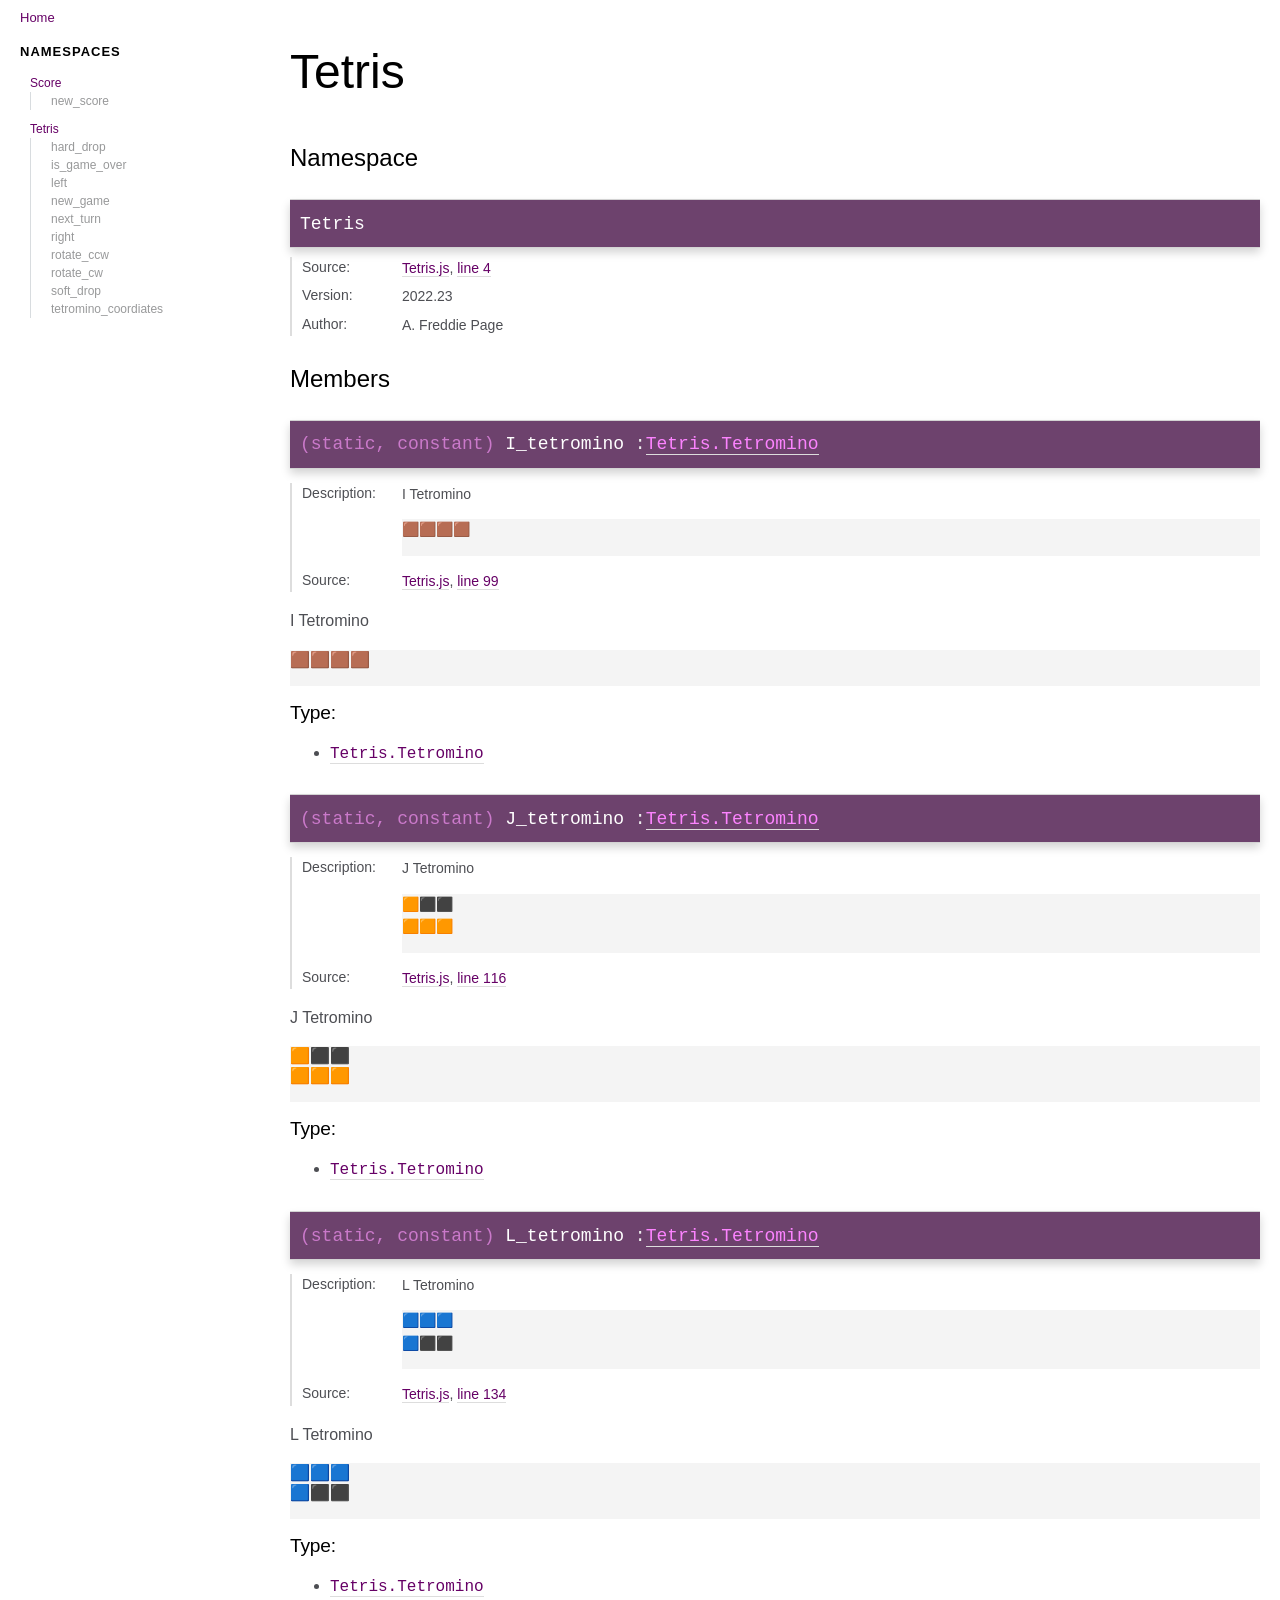
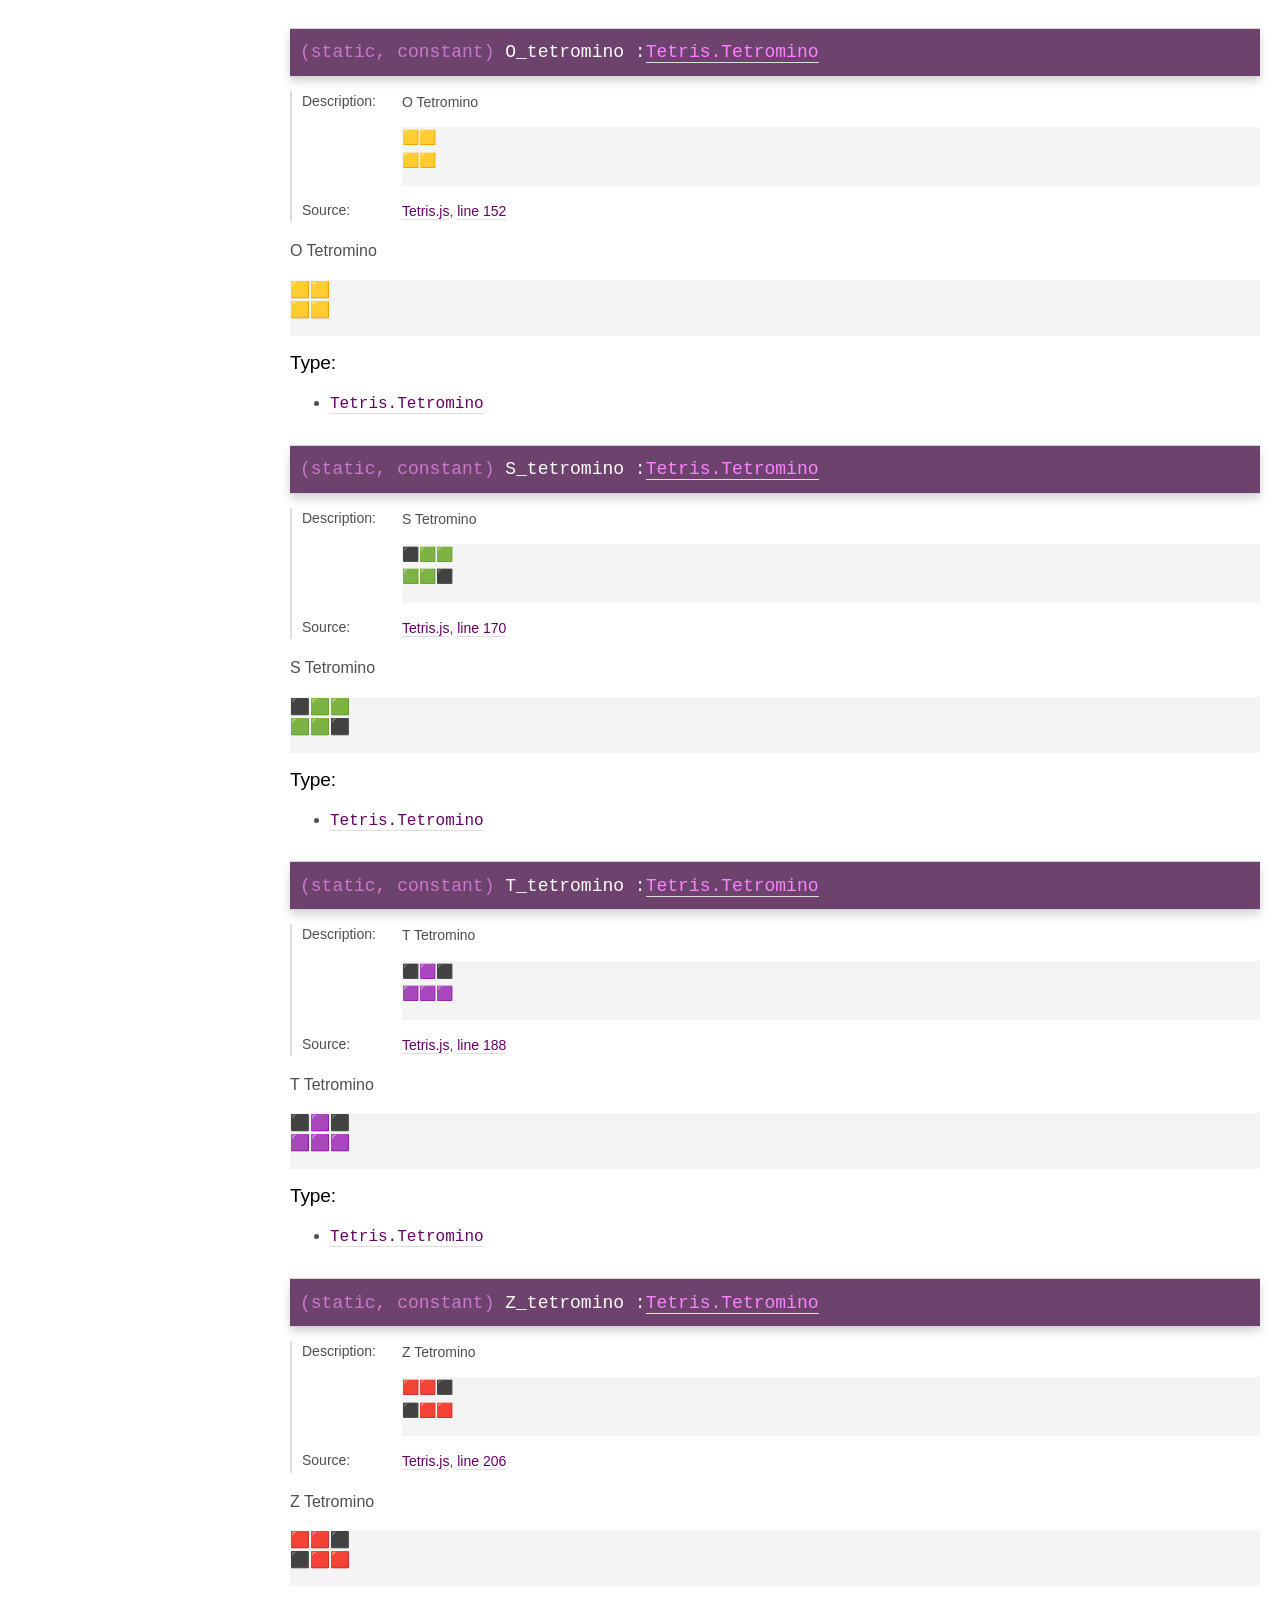
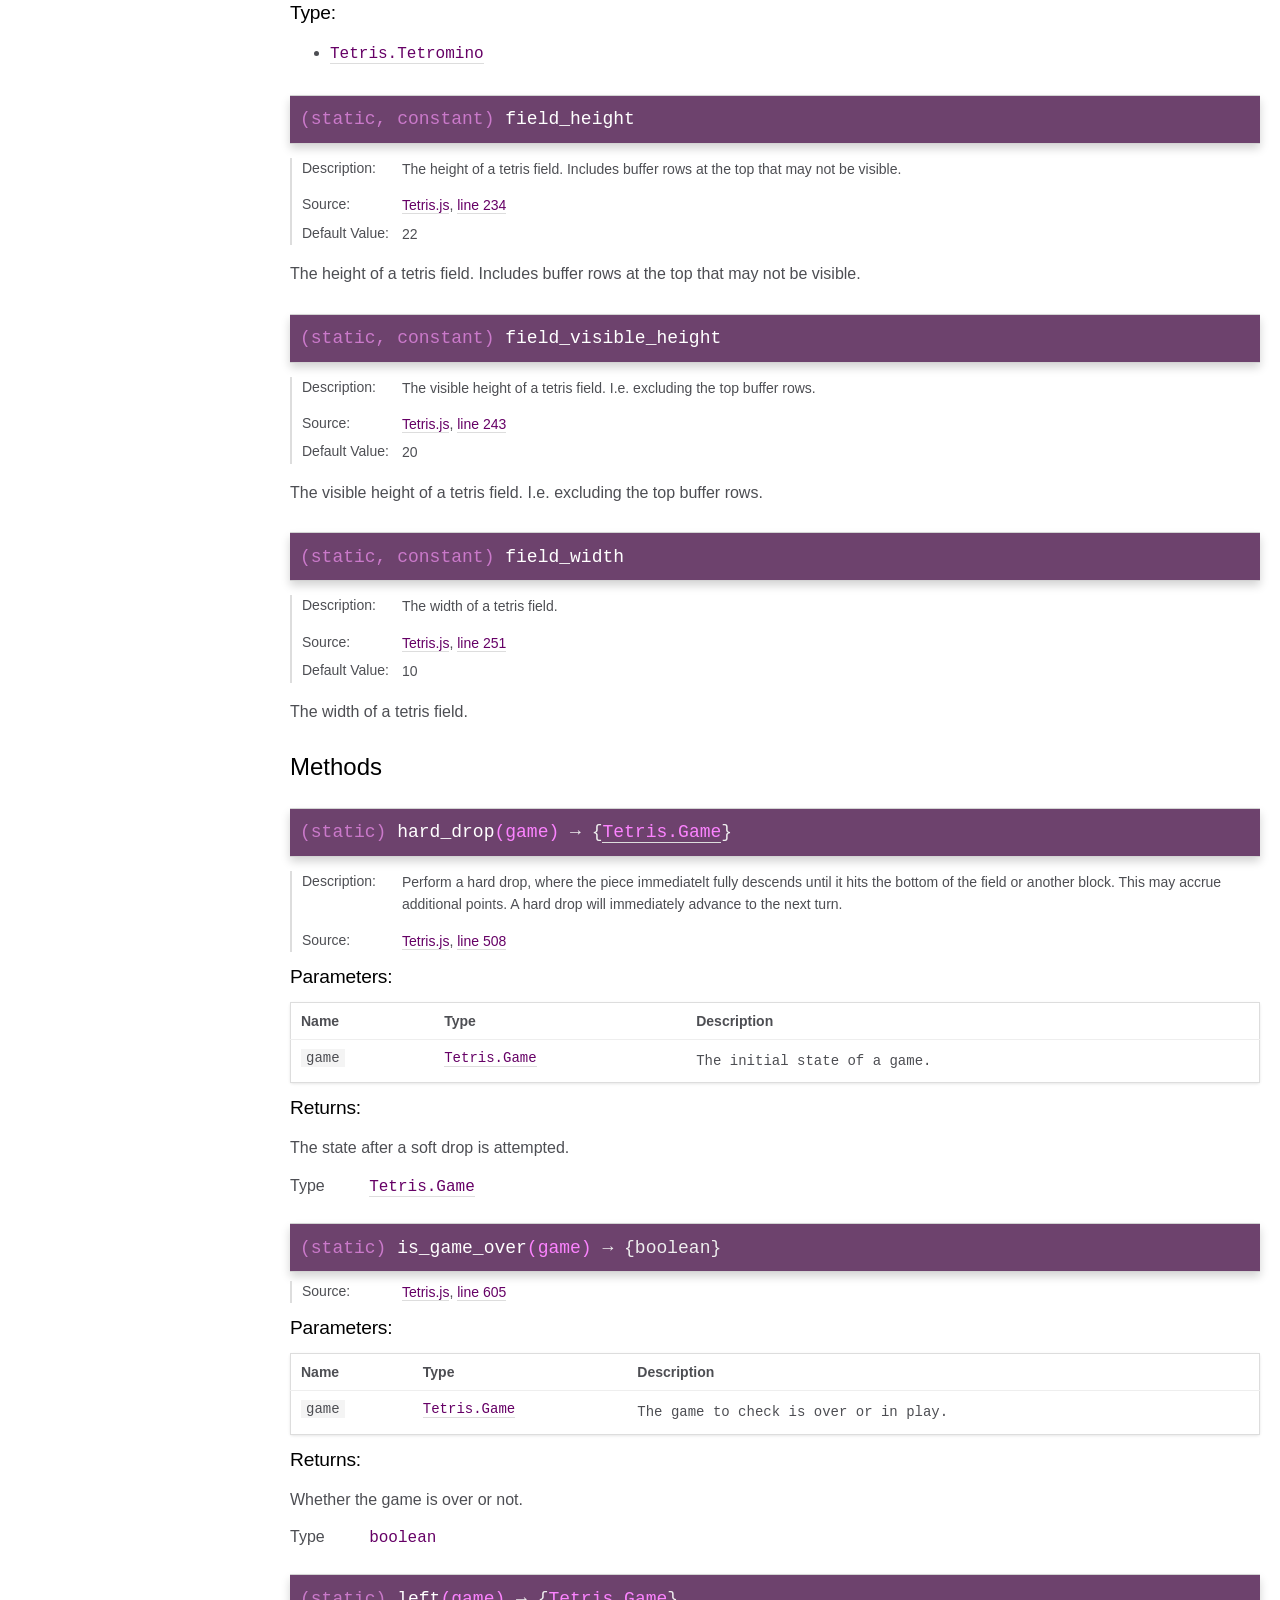
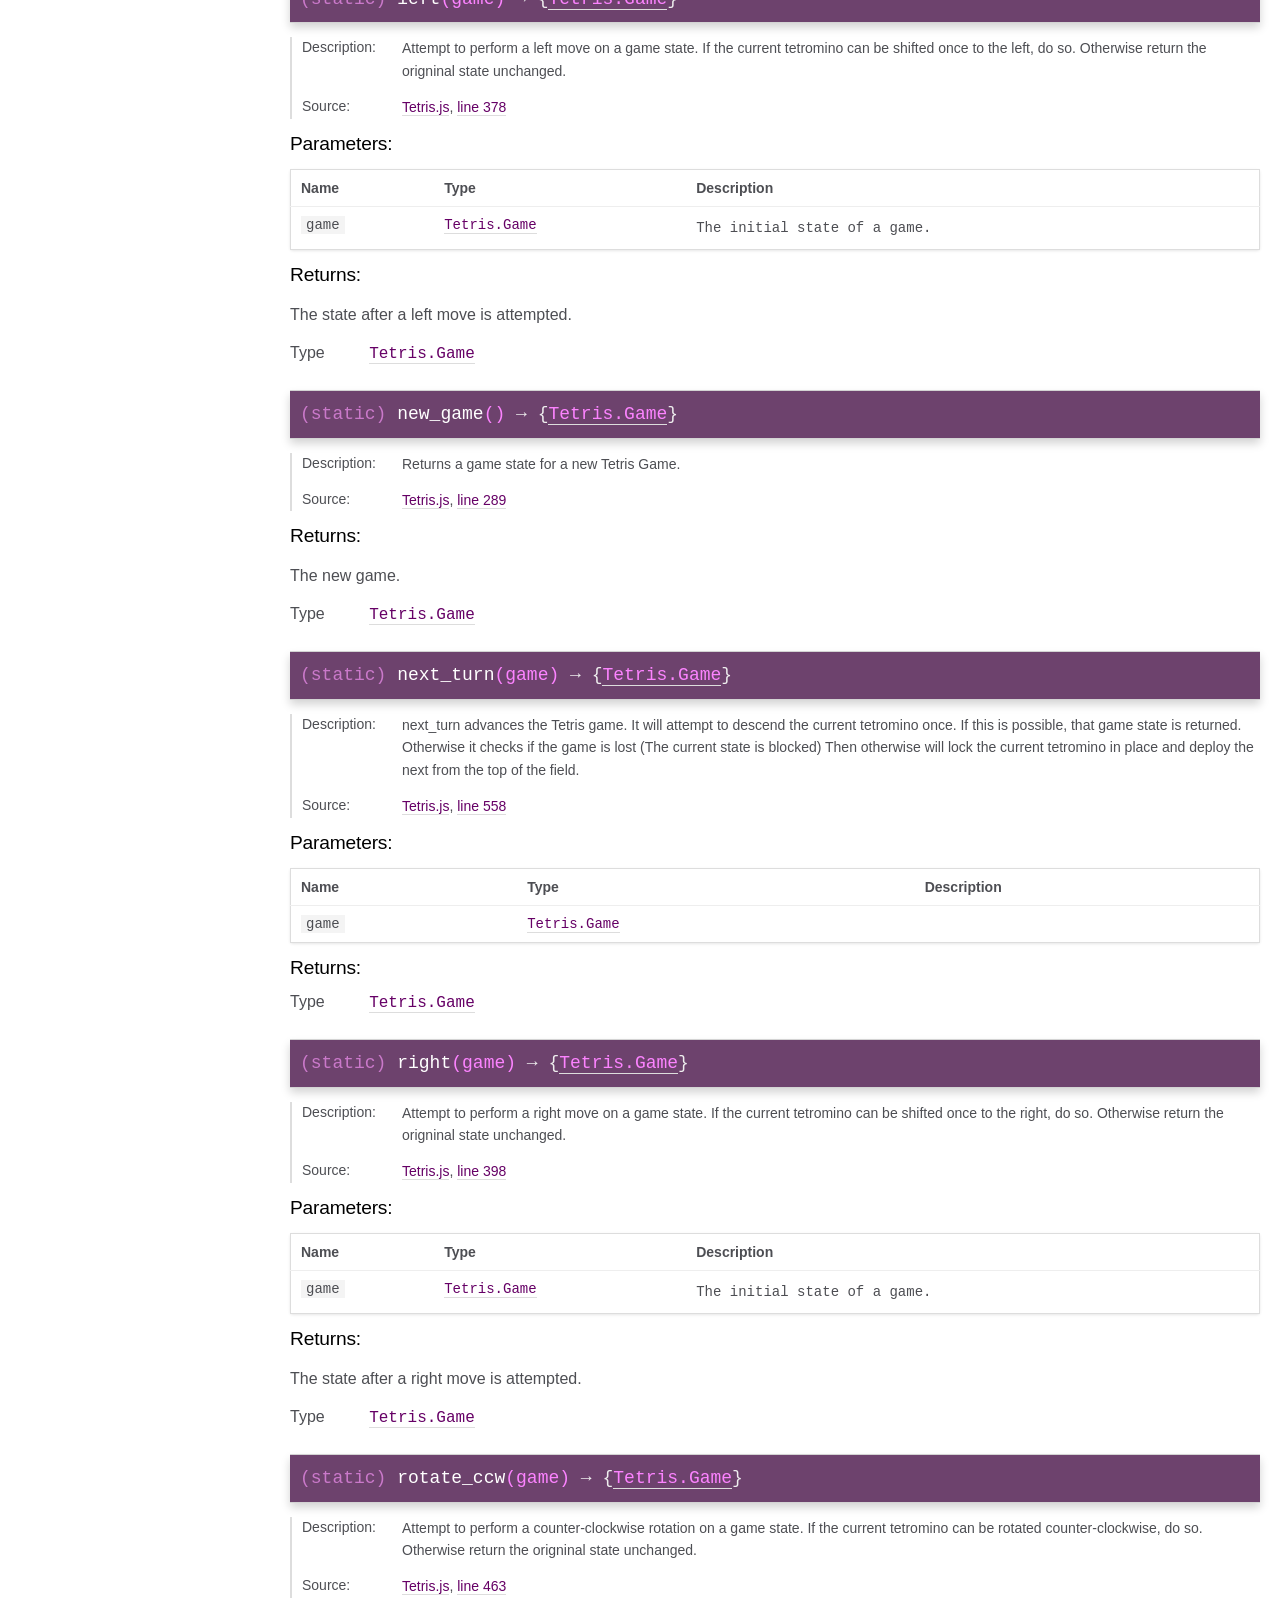
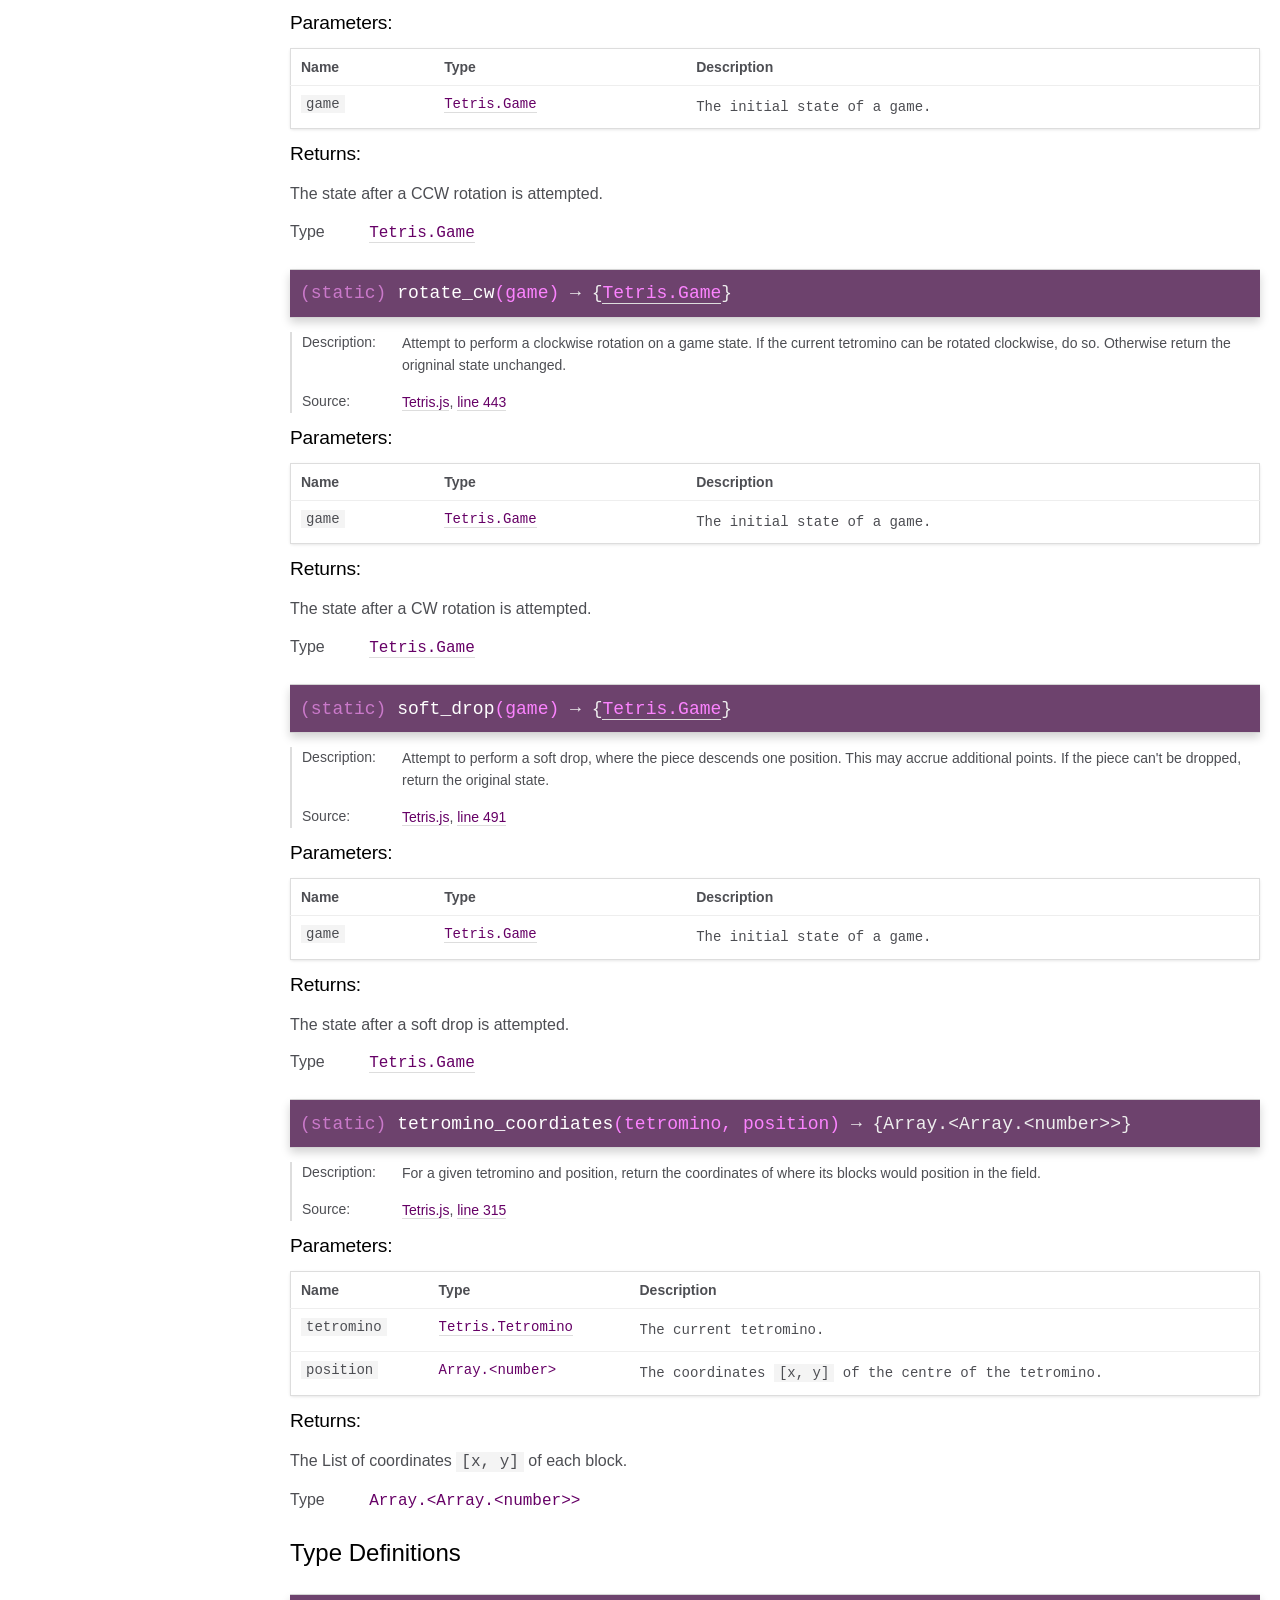
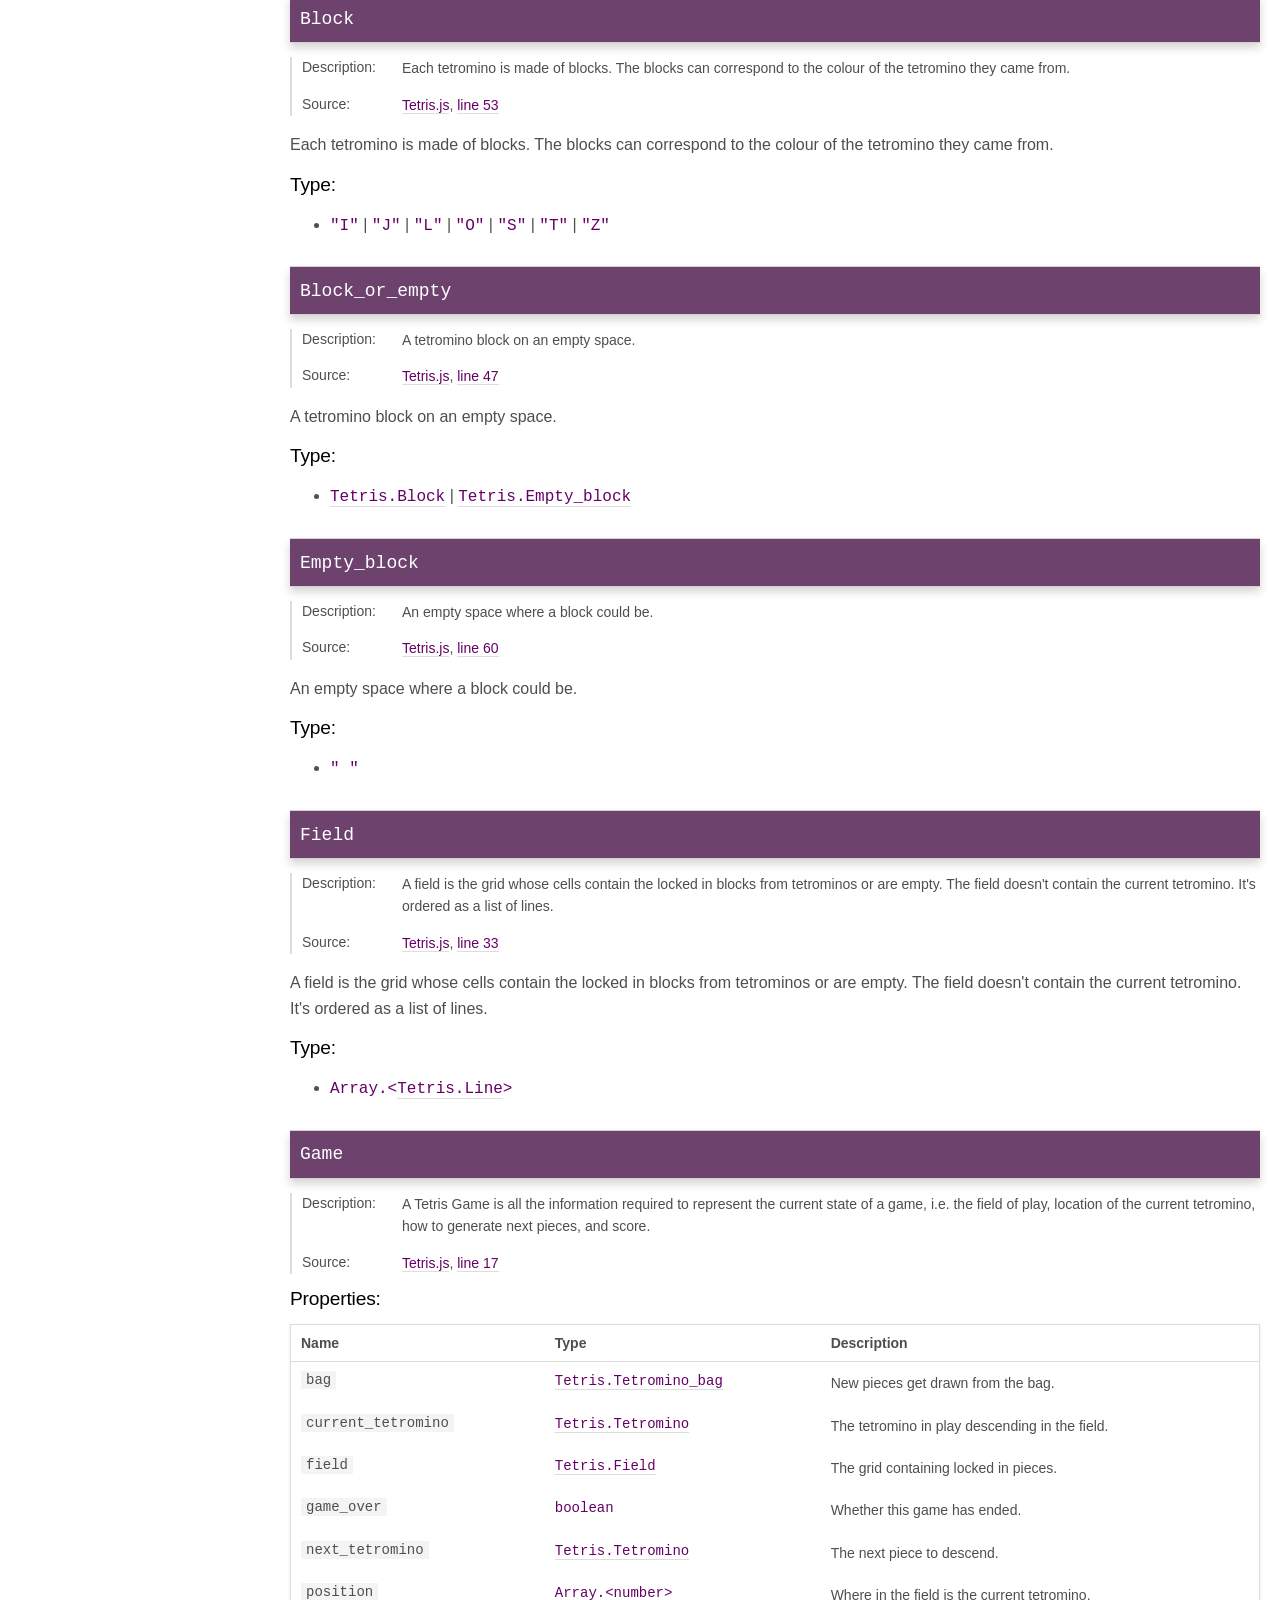
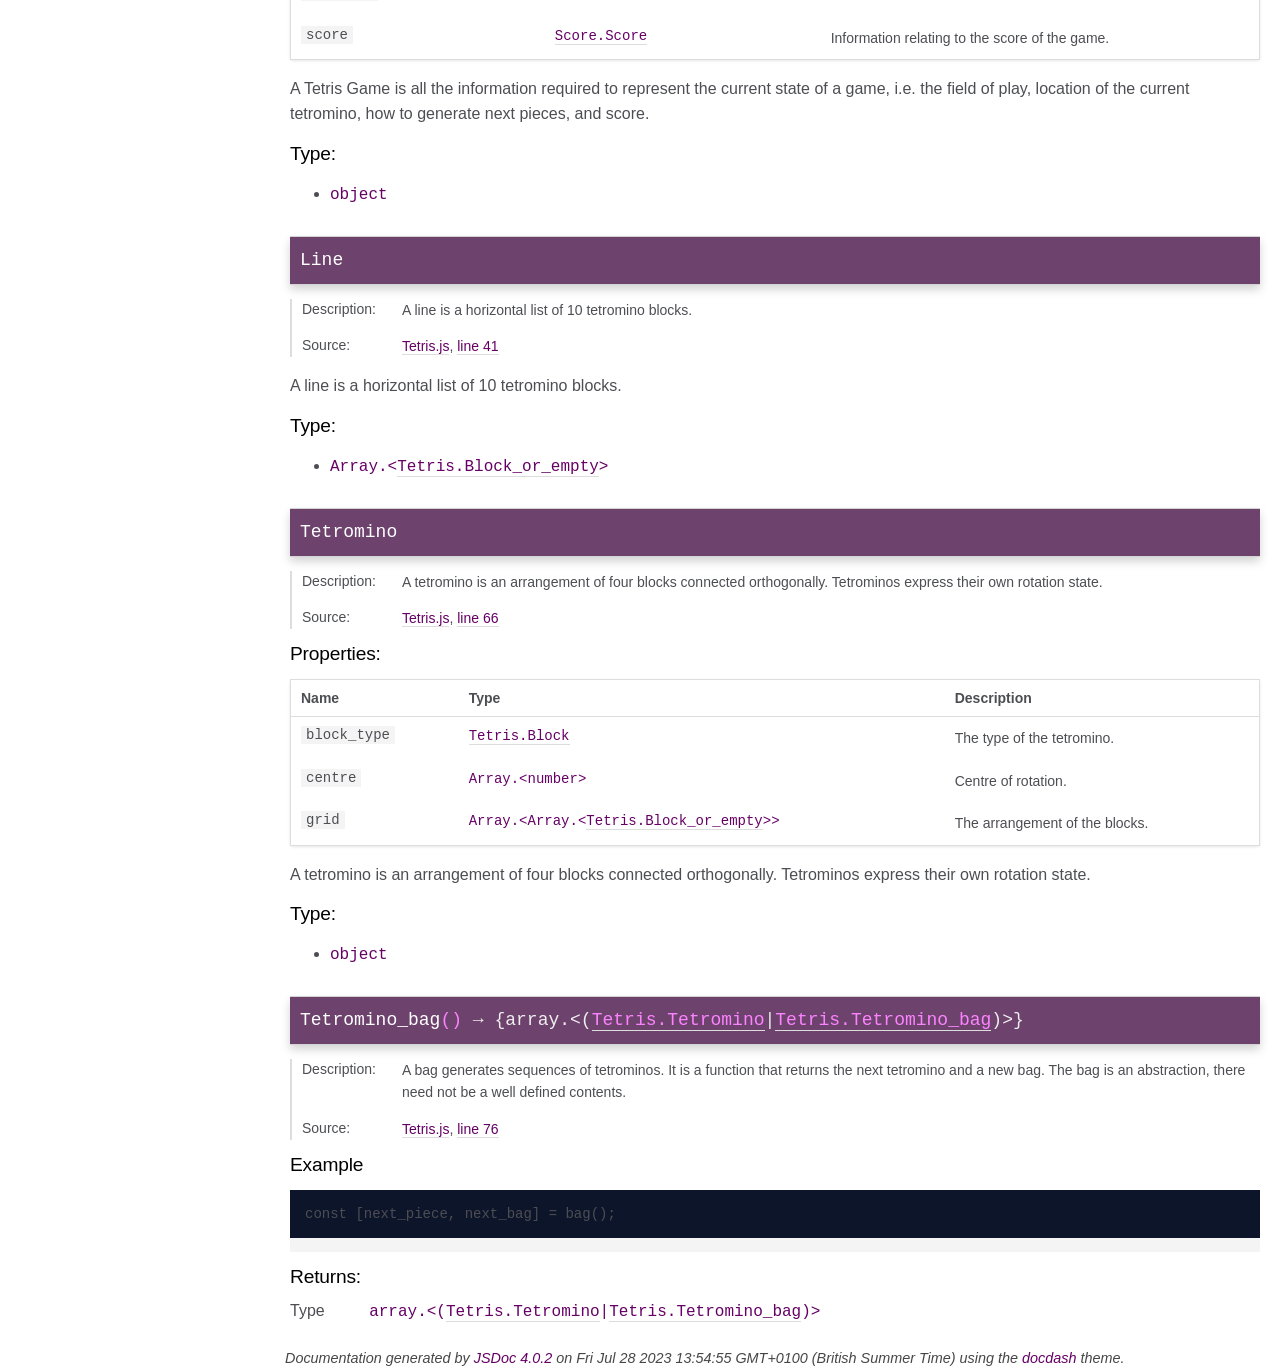
==== commit 9158159b: "2023 Assessment - draft" ====
--- a/docs/Tetris.html
+++ b/docs/Tetris.html
@@ -14,6 +14,7 @@
     <link type="text/css" rel="stylesheet" href="styles/prettify.css">
     <link type="text/css" rel="stylesheet" href="styles/jsdoc.css">
     <script src="scripts/nav.js" defer></script>
+    
     <meta name="viewport" content="width=device-width, initial-scale=1.0">
 </head>
 <body>
@@ -27,7 +28,9 @@
 
 <nav >
     
-    <h2><a href="index.html">Home</a></h2><h3>Namespaces</h3><ul><li><a href="Tetris.html">Tetris</a><ul class='methods'><li data-type='method'><a href="Tetris.html#.hard_drop">hard_drop</a></li><li data-type='method'><a href="Tetris.html#.is_game_over">is_game_over</a></li><li data-type='method'><a href="Tetris.html#.left">left</a></li><li data-type='method'><a href="Tetris.html#.new_game">new_game</a></li><li data-type='method'><a href="Tetris.html#.next_turn">next_turn</a></li><li data-type='method'><a href="Tetris.html#.right">right</a></li><li data-type='method'><a href="Tetris.html#.rotate_ccw">rotate_ccw</a></li><li data-type='method'><a href="Tetris.html#.rotate_cw">rotate_cw</a></li><li data-type='method'><a href="Tetris.html#.soft_drop">soft_drop</a></li><li data-type='method'><a href="Tetris.html#.tetromino_coordiates">tetromino_coordiates</a></li></ul></li></ul>
+    
+    <h2><a href="index.html">Home</a></h2><h3>Namespaces</h3><ul><li><a href="Score.html">Score</a><ul class='methods'><li data-type='method'><a href="Score.html#.new_score">new_score</a></li></ul></li><li><a href="Tetris.html">Tetris</a><ul class='methods'><li data-type='method'><a href="Tetris.html#.hard_drop">hard_drop</a></li><li data-type='method'><a href="Tetris.html#.is_game_over">is_game_over</a></li><li data-type='method'><a href="Tetris.html#.left">left</a></li><li data-type='method'><a href="Tetris.html#.new_game">new_game</a></li><li data-type='method'><a href="Tetris.html#.next_turn">next_turn</a></li><li data-type='method'><a href="Tetris.html#.right">right</a></li><li data-type='method'><a href="Tetris.html#.rotate_ccw">rotate_ccw</a></li><li data-type='method'><a href="Tetris.html#.rotate_cw">rotate_cw</a></li><li data-type='method'><a href="Tetris.html#.soft_drop">soft_drop</a></li><li data-type='method'><a href="Tetris.html#.tetromino_coordiates">tetromino_coordiates</a></li></ul></li></ul>
+    
 </nav>
 
 <div id="main">
@@ -45,7 +48,9 @@
 <header>
     
         <h2>
-        Tetris
+        
+            Namespace
+        
         </h2>
         
     
@@ -57,18 +62,29 @@
         
             
 
+
+    
+
+    <h4 class="name" id="Tetris">Tetris</h4>
+
+    
+
+
+
+
 <dl class="details">
+    
 
     
     <dt class="tag-source">Source:</dt>
     <dd class="tag-source"><ul class="dummy"><li>
-        <a href="Tetris.js.html">Tetris.js</a>, <a href="Tetris.js.html#line3">line 3</a>
+        <a href="Tetris.js.html">Tetris.js</a>, <a href="Tetris.js.html#line4">line 4</a>
     </li></ul></dd>
     
 
     
     <dt class="tag-version">Version:</dt>
-    <dd class="tag-version"><ul class="dummy"><li>2021.22</li></ul></dd>
+    <dd class="tag-version"><ul class="dummy"><li>2022.23</li></ul></dd>
     
 
     
@@ -110,9 +126,32 @@
 
 
 
-            
-
-            
+
+
+
+
+
+
+
+
+
+
+
+
+
+
+
+
+
+
+
+
+
+
+
+
+
+
         
         </div>
     
@@ -134,224 +173,25 @@
 
         
             
-<h4 class="name" id=".field_height"><span class="type-signature">(static, constant) </span>field_height<span class="type-signature"></span></h4>
+<h4 class="name" id=".I_tetromino"><span class="type-signature type-signature-static, constant">(static, constant) </span>I_tetromino<span class="type-signature"> :<a href="Tetris.html#.Tetromino">Tetris.Tetromino</a></span></h4>
 
 
 
 
 
 <dl class="details">
+    
+    <dt class="tag-description">Description:</dt>
+    <dd class="tag-description"><ul class="dummy"><li><p>I Tetromino</p>
+<pre>
+🟫🟫🟫🟫
+</pre></li></ul></dd>
+    
 
     
     <dt class="tag-source">Source:</dt>
     <dd class="tag-source"><ul class="dummy"><li>
-        <a href="Tetris.js.html">Tetris.js</a>, <a href="Tetris.js.html#line241">line 241</a>
-    </li></ul></dd>
-    
-
-    
-
-    
-
-    
-
-    
-
-    
-
-    
-
-    
-
-    
-
-    
-
-    
-
-    
-
-    
-    <dt class="tag-default">Default Value:</dt>
-    <dd class="tag-default"><ul class="dummy">
-            <li>22</li>
-        </ul></dd>
-    
-
-    
-
-    
-
-    
-</dl>
-
-
-
-
-
-<div class="description usertext">
-    <p>The height of a tetris field.
-Includes buffer rows at the top that may not be visible.</p>
-</div>
-
-
-
-
-
-
-
-
-        
-            
-<h4 class="name" id=".field_visible_height"><span class="type-signature">(static, constant) </span>field_visible_height<span class="type-signature"></span></h4>
-
-
-
-
-
-<dl class="details">
-
-    
-    <dt class="tag-source">Source:</dt>
-    <dd class="tag-source"><ul class="dummy"><li>
-        <a href="Tetris.js.html">Tetris.js</a>, <a href="Tetris.js.html#line250">line 250</a>
-    </li></ul></dd>
-    
-
-    
-
-    
-
-    
-
-    
-
-    
-
-    
-
-    
-
-    
-
-    
-
-    
-
-    
-
-    
-    <dt class="tag-default">Default Value:</dt>
-    <dd class="tag-default"><ul class="dummy">
-            <li>20</li>
-        </ul></dd>
-    
-
-    
-
-    
-
-    
-</dl>
-
-
-
-
-
-<div class="description usertext">
-    <p>The visible height of a tetris field.
-I.e. excluding the top buffer rows.</p>
-</div>
-
-
-
-
-
-
-
-
-        
-            
-<h4 class="name" id=".field_width"><span class="type-signature">(static, constant) </span>field_width<span class="type-signature"></span></h4>
-
-
-
-
-
-<dl class="details">
-
-    
-    <dt class="tag-source">Source:</dt>
-    <dd class="tag-source"><ul class="dummy"><li>
-        <a href="Tetris.js.html">Tetris.js</a>, <a href="Tetris.js.html#line258">line 258</a>
-    </li></ul></dd>
-    
-
-    
-
-    
-
-    
-
-    
-
-    
-
-    
-
-    
-
-    
-
-    
-
-    
-
-    
-
-    
-    <dt class="tag-default">Default Value:</dt>
-    <dd class="tag-default"><ul class="dummy">
-            <li>10</li>
-        </ul></dd>
-    
-
-    
-
-    
-
-    
-</dl>
-
-
-
-
-
-<div class="description usertext">
-    <p>The width of a tetris field.</p>
-</div>
-
-
-
-
-
-
-
-
-        
-            
-<h4 class="name" id=".I_tetromino"><span class="type-signature">(static, constant) </span>I_tetromino<span class="type-signature"> :<a href="Tetris.html#.Tetromino">Tetris.Tetromino</a></span></h4>
-
-
-
-
-
-<dl class="details">
-
-    
-    <dt class="tag-source">Source:</dt>
-    <dd class="tag-source"><ul class="dummy"><li>
-        <a href="Tetris.js.html">Tetris.js</a>, <a href="Tetris.js.html#line106">line 106</a>
+        <a href="Tetris.js.html">Tetris.js</a>, <a href="Tetris.js.html#line99">line 99</a>
     </li></ul></dd>
     
 
@@ -399,13 +239,14 @@
 
 
 
-    <h5>Type:</h5>
+    <h5 class="h5-types">Type:</h5>
     <ul>
         <li>
             
 <span class="param-type"><a href="Tetris.html#.Tetromino">Tetris.Tetromino</a></span>
 
 
+
         </li>
     </ul>
 
@@ -416,18 +257,26 @@
 
         
             
-<h4 class="name" id=".J_tetromino"><span class="type-signature">(static, constant) </span>J_tetromino<span class="type-signature"> :<a href="Tetris.html#.Tetromino">Tetris.Tetromino</a></span></h4>
+<h4 class="name" id=".J_tetromino"><span class="type-signature type-signature-static, constant">(static, constant) </span>J_tetromino<span class="type-signature"> :<a href="Tetris.html#.Tetromino">Tetris.Tetromino</a></span></h4>
 
 
 
 
 
 <dl class="details">
+    
+    <dt class="tag-description">Description:</dt>
+    <dd class="tag-description"><ul class="dummy"><li><p>J Tetromino</p>
+<pre>
+🟧⬛⬛
+🟧🟧🟧
+</pre></li></ul></dd>
+    
 
     
     <dt class="tag-source">Source:</dt>
     <dd class="tag-source"><ul class="dummy"><li>
-        <a href="Tetris.js.html">Tetris.js</a>, <a href="Tetris.js.html#line123">line 123</a>
+        <a href="Tetris.js.html">Tetris.js</a>, <a href="Tetris.js.html#line116">line 116</a>
     </li></ul></dd>
     
 
@@ -476,13 +325,14 @@
 
 
 
-    <h5>Type:</h5>
+    <h5 class="h5-types">Type:</h5>
     <ul>
         <li>
             
 <span class="param-type"><a href="Tetris.html#.Tetromino">Tetris.Tetromino</a></span>
 
 
+
         </li>
     </ul>
 
@@ -493,18 +343,26 @@
 
         
             
-<h4 class="name" id=".L_tetromino"><span class="type-signature">(static, constant) </span>L_tetromino<span class="type-signature"> :<a href="Tetris.html#.Tetromino">Tetris.Tetromino</a></span></h4>
+<h4 class="name" id=".L_tetromino"><span class="type-signature type-signature-static, constant">(static, constant) </span>L_tetromino<span class="type-signature"> :<a href="Tetris.html#.Tetromino">Tetris.Tetromino</a></span></h4>
 
 
 
 
 
 <dl class="details">
+    
+    <dt class="tag-description">Description:</dt>
+    <dd class="tag-description"><ul class="dummy"><li><p>L Tetromino</p>
+<pre>
+🟦🟦🟦
+🟦⬛⬛
+</pre></li></ul></dd>
+    
 
     
     <dt class="tag-source">Source:</dt>
     <dd class="tag-source"><ul class="dummy"><li>
-        <a href="Tetris.js.html">Tetris.js</a>, <a href="Tetris.js.html#line141">line 141</a>
+        <a href="Tetris.js.html">Tetris.js</a>, <a href="Tetris.js.html#line134">line 134</a>
     </li></ul></dd>
     
 
@@ -553,13 +411,14 @@
 
 
 
-    <h5>Type:</h5>
+    <h5 class="h5-types">Type:</h5>
     <ul>
         <li>
             
 <span class="param-type"><a href="Tetris.html#.Tetromino">Tetris.Tetromino</a></span>
 
 
+
         </li>
     </ul>
 
@@ -570,18 +429,26 @@
 
         
             
-<h4 class="name" id=".O_tetromino"><span class="type-signature">(static, constant) </span>O_tetromino<span class="type-signature"> :<a href="Tetris.html#.Tetromino">Tetris.Tetromino</a></span></h4>
+<h4 class="name" id=".O_tetromino"><span class="type-signature type-signature-static, constant">(static, constant) </span>O_tetromino<span class="type-signature"> :<a href="Tetris.html#.Tetromino">Tetris.Tetromino</a></span></h4>
 
 
 
 
 
 <dl class="details">
+    
+    <dt class="tag-description">Description:</dt>
+    <dd class="tag-description"><ul class="dummy"><li><p>O Tetromino</p>
+<pre>
+🟨🟨
+🟨🟨
+</pre></li></ul></dd>
+    
 
     
     <dt class="tag-source">Source:</dt>
     <dd class="tag-source"><ul class="dummy"><li>
-        <a href="Tetris.js.html">Tetris.js</a>, <a href="Tetris.js.html#line159">line 159</a>
+        <a href="Tetris.js.html">Tetris.js</a>, <a href="Tetris.js.html#line152">line 152</a>
     </li></ul></dd>
     
 
@@ -630,13 +497,14 @@
 
 
 
-    <h5>Type:</h5>
+    <h5 class="h5-types">Type:</h5>
     <ul>
         <li>
             
 <span class="param-type"><a href="Tetris.html#.Tetromino">Tetris.Tetromino</a></span>
 
 
+
         </li>
     </ul>
 
@@ -647,18 +515,26 @@
 
         
             
-<h4 class="name" id=".S_tetromino"><span class="type-signature">(static, constant) </span>S_tetromino<span class="type-signature"> :<a href="Tetris.html#.Tetromino">Tetris.Tetromino</a></span></h4>
+<h4 class="name" id=".S_tetromino"><span class="type-signature type-signature-static, constant">(static, constant) </span>S_tetromino<span class="type-signature"> :<a href="Tetris.html#.Tetromino">Tetris.Tetromino</a></span></h4>
 
 
 
 
 
 <dl class="details">
+    
+    <dt class="tag-description">Description:</dt>
+    <dd class="tag-description"><ul class="dummy"><li><p>S Tetromino</p>
+<pre>
+⬛🟩🟩
+🟩🟩⬛
+</pre></li></ul></dd>
+    
 
     
     <dt class="tag-source">Source:</dt>
     <dd class="tag-source"><ul class="dummy"><li>
-        <a href="Tetris.js.html">Tetris.js</a>, <a href="Tetris.js.html#line177">line 177</a>
+        <a href="Tetris.js.html">Tetris.js</a>, <a href="Tetris.js.html#line170">line 170</a>
     </li></ul></dd>
     
 
@@ -707,13 +583,14 @@
 
 
 
-    <h5>Type:</h5>
+    <h5 class="h5-types">Type:</h5>
     <ul>
         <li>
             
 <span class="param-type"><a href="Tetris.html#.Tetromino">Tetris.Tetromino</a></span>
 
 
+
         </li>
     </ul>
 
@@ -724,18 +601,26 @@
 
         
             
-<h4 class="name" id=".T_tetromino"><span class="type-signature">(static, constant) </span>T_tetromino<span class="type-signature"> :<a href="Tetris.html#.Tetromino">Tetris.Tetromino</a></span></h4>
+<h4 class="name" id=".T_tetromino"><span class="type-signature type-signature-static, constant">(static, constant) </span>T_tetromino<span class="type-signature"> :<a href="Tetris.html#.Tetromino">Tetris.Tetromino</a></span></h4>
 
 
 
 
 
 <dl class="details">
+    
+    <dt class="tag-description">Description:</dt>
+    <dd class="tag-description"><ul class="dummy"><li><p>T Tetromino</p>
+<pre>
+⬛🟪⬛
+🟪🟪🟪
+</pre></li></ul></dd>
+    
 
     
     <dt class="tag-source">Source:</dt>
     <dd class="tag-source"><ul class="dummy"><li>
-        <a href="Tetris.js.html">Tetris.js</a>, <a href="Tetris.js.html#line195">line 195</a>
+        <a href="Tetris.js.html">Tetris.js</a>, <a href="Tetris.js.html#line188">line 188</a>
     </li></ul></dd>
     
 
@@ -784,13 +669,14 @@
 
 
 
-    <h5>Type:</h5>
+    <h5 class="h5-types">Type:</h5>
     <ul>
         <li>
             
 <span class="param-type"><a href="Tetris.html#.Tetromino">Tetris.Tetromino</a></span>
 
 
+
         </li>
     </ul>
 
@@ -801,18 +687,26 @@
 
         
             
-<h4 class="name" id=".Z_tetromino"><span class="type-signature">(static, constant) </span>Z_tetromino<span class="type-signature"> :<a href="Tetris.html#.Tetromino">Tetris.Tetromino</a></span></h4>
+<h4 class="name" id=".Z_tetromino"><span class="type-signature type-signature-static, constant">(static, constant) </span>Z_tetromino<span class="type-signature"> :<a href="Tetris.html#.Tetromino">Tetris.Tetromino</a></span></h4>
 
 
 
 
 
 <dl class="details">
+    
+    <dt class="tag-description">Description:</dt>
+    <dd class="tag-description"><ul class="dummy"><li><p>Z Tetromino</p>
+<pre>
+🟥🟥⬛
+⬛🟥🟥
+</pre></li></ul></dd>
+    
 
     
     <dt class="tag-source">Source:</dt>
     <dd class="tag-source"><ul class="dummy"><li>
-        <a href="Tetris.js.html">Tetris.js</a>, <a href="Tetris.js.html#line213">line 213</a>
+        <a href="Tetris.js.html">Tetris.js</a>, <a href="Tetris.js.html#line206">line 206</a>
     </li></ul></dd>
     
 
@@ -861,13 +755,14 @@
 
 
 
-    <h5>Type:</h5>
+    <h5 class="h5-types">Type:</h5>
     <ul>
         <li>
             
 <span class="param-type"><a href="Tetris.html#.Tetromino">Tetris.Tetromino</a></span>
 
 
+
         </li>
     </ul>
 
@@ -877,29 +772,24 @@
 
 
         
-    
-
-    
-        <h3 class="subsection-title">Methods</h3>
-
-        
-            
-
-    
-
-    <h4 class="name" id=".hard_drop"><span class="type-signature">(static) </span>hard_drop<span class="signature">(game)</span><span class="type-signature"> &rarr; {<a href="Tetris.html#.Game">Tetris.Game</a>}</span></h4>
-
-    
+            
+<h4 class="name" id=".field_height"><span class="type-signature type-signature-static, constant">(static, constant) </span>field_height<span class="type-signature"></span></h4>
+
 
 
 
 
 <dl class="details">
+    
+    <dt class="tag-description">Description:</dt>
+    <dd class="tag-description"><ul class="dummy"><li><p>The height of a tetris field.
+Includes buffer rows at the top that may not be visible.</p></li></ul></dd>
+    
 
     
     <dt class="tag-source">Source:</dt>
     <dd class="tag-source"><ul class="dummy"><li>
-        <a href="Tetris.js.html">Tetris.js</a>, <a href="Tetris.js.html#line517">line 517</a>
+        <a href="Tetris.js.html">Tetris.js</a>, <a href="Tetris.js.html#line234">line 234</a>
     </li></ul></dd>
     
 
@@ -926,6 +816,11 @@
     
 
     
+    <dt class="tag-default">Default Value:</dt>
+    <dd class="tag-default"><ul class="dummy">
+            <li>22</li>
+        </ul></dd>
+    
 
     
 
@@ -939,23 +834,241 @@
 
 
 <div class="description usertext">
-    <p>Perform a hard drop, where the piece immediatelt fully descends
+    <p>The height of a tetris field.
+Includes buffer rows at the top that may not be visible.</p>
+</div>
+
+
+
+
+
+
+
+
+        
+            
+<h4 class="name" id=".field_visible_height"><span class="type-signature type-signature-static, constant">(static, constant) </span>field_visible_height<span class="type-signature"></span></h4>
+
+
+
+
+
+<dl class="details">
+    
+    <dt class="tag-description">Description:</dt>
+    <dd class="tag-description"><ul class="dummy"><li><p>The visible height of a tetris field.
+I.e. excluding the top buffer rows.</p></li></ul></dd>
+    
+
+    
+    <dt class="tag-source">Source:</dt>
+    <dd class="tag-source"><ul class="dummy"><li>
+        <a href="Tetris.js.html">Tetris.js</a>, <a href="Tetris.js.html#line243">line 243</a>
+    </li></ul></dd>
+    
+
+    
+
+    
+
+    
+
+    
+
+    
+
+    
+
+    
+
+    
+
+    
+
+    
+
+    
+
+    
+    <dt class="tag-default">Default Value:</dt>
+    <dd class="tag-default"><ul class="dummy">
+            <li>20</li>
+        </ul></dd>
+    
+
+    
+
+    
+
+    
+</dl>
+
+
+
+
+
+<div class="description usertext">
+    <p>The visible height of a tetris field.
+I.e. excluding the top buffer rows.</p>
+</div>
+
+
+
+
+
+
+
+
+        
+            
+<h4 class="name" id=".field_width"><span class="type-signature type-signature-static, constant">(static, constant) </span>field_width<span class="type-signature"></span></h4>
+
+
+
+
+
+<dl class="details">
+    
+    <dt class="tag-description">Description:</dt>
+    <dd class="tag-description"><ul class="dummy"><li><p>The width of a tetris field.</p></li></ul></dd>
+    
+
+    
+    <dt class="tag-source">Source:</dt>
+    <dd class="tag-source"><ul class="dummy"><li>
+        <a href="Tetris.js.html">Tetris.js</a>, <a href="Tetris.js.html#line251">line 251</a>
+    </li></ul></dd>
+    
+
+    
+
+    
+
+    
+
+    
+
+    
+
+    
+
+    
+
+    
+
+    
+
+    
+
+    
+
+    
+    <dt class="tag-default">Default Value:</dt>
+    <dd class="tag-default"><ul class="dummy">
+            <li>10</li>
+        </ul></dd>
+    
+
+    
+
+    
+
+    
+</dl>
+
+
+
+
+
+<div class="description usertext">
+    <p>The width of a tetris field.</p>
+</div>
+
+
+
+
+
+
+
+
+        
+    
+
+    
+        <h3 class="subsection-title">Methods</h3>
+
+        
+            
+
+    
+
+    <h4 class="name" id=".hard_drop"><span class="type-signature type-signature-static">(static) </span>hard_drop<span class="signature">(game)</span><span class="type-signature"> &rarr; {<a href="Tetris.html#.Game">Tetris.Game</a>}</span></h4>
+
+    
+
+
+
+
+<dl class="details">
+    
+    <dt class="tag-description">Description:</dt>
+    <dd class="tag-description"><ul class="dummy"><li><p>Perform a hard drop, where the piece immediatelt fully descends
 until it hits the bottom of the field or another block.
 This may accrue additional points.
-A hard drop will immediately advance to the next turn.</p>
-</div>
-
-
-
-
-
-
-
-
-
-
-
-    <h5>Parameters:</h5>
+A hard drop will immediately advance to the next turn.</p></li></ul></dd>
+    
+
+    
+    <dt class="tag-source">Source:</dt>
+    <dd class="tag-source"><ul class="dummy"><li>
+        <a href="Tetris.js.html">Tetris.js</a>, <a href="Tetris.js.html#line508">line 508</a>
+    </li></ul></dd>
+    
+
+    
+
+    
+
+    
+
+    
+
+    
+
+    
+
+    
+
+    
+
+    
+
+    
+
+    
+
+    
+
+    
+
+    
+
+    
+</dl>
+
+
+
+
+
+
+
+
+
+
+
+
+
+    <h5 class="h5-parameters">Parameters:</h5>
     
 
 <table class="params">
@@ -989,6 +1102,7 @@
 <span class="param-type"><a href="Tetris.html#.Game">Tetris.Game</a></span>
 
 
+
             
             </td>
 
@@ -1018,7 +1132,7 @@
 
 
 
-<h5>Returns:</h5>
+<h5 class="h5-returns">Returns:</h5>
 
         
 <div class="param-desc">
@@ -1036,6 +1150,7 @@
 <span class="param-type"><a href="Tetris.html#.Game">Tetris.Game</a></span>
 
 
+
     </dd>
 </dl>
 
@@ -1048,7 +1163,7 @@
 
     
 
-    <h4 class="name" id=".is_game_over"><span class="type-signature">(static) </span>is_game_over<span class="signature">(game)</span><span class="type-signature"> &rarr; {boolean}</span></h4>
+    <h4 class="name" id=".is_game_over"><span class="type-signature type-signature-static">(static) </span>is_game_over<span class="signature">(game)</span><span class="type-signature"> &rarr; {boolean}</span></h4>
 
     
 
@@ -1056,11 +1171,12 @@
 
 
 <dl class="details">
+    
 
     
     <dt class="tag-source">Source:</dt>
     <dd class="tag-source"><ul class="dummy"><li>
-        <a href="Tetris.js.html">Tetris.js</a>, <a href="Tetris.js.html#line614">line 614</a>
+        <a href="Tetris.js.html">Tetris.js</a>, <a href="Tetris.js.html#line605">line 605</a>
     </li></ul></dd>
     
 
@@ -1107,9 +1223,7 @@
 
 
 
-
-
-    <h5>Parameters:</h5>
+    <h5 class="h5-parameters">Parameters:</h5>
     
 
 <table class="params">
@@ -1143,6 +1257,7 @@
 <span class="param-type"><a href="Tetris.html#.Game">Tetris.Game</a></span>
 
 
+
             
             </td>
 
@@ -1172,7 +1287,7 @@
 
 
 
-<h5>Returns:</h5>
+<h5 class="h5-returns">Returns:</h5>
 
         
 <div class="param-desc">
@@ -1190,6 +1305,7 @@
 <span class="param-type">boolean</span>
 
 
+
     </dd>
 </dl>
 
@@ -1202,7 +1318,7 @@
 
     
 
-    <h4 class="name" id=".left"><span class="type-signature">(static) </span>left<span class="signature">(game)</span><span class="type-signature"> &rarr; {<a href="Tetris.html#.Game">Tetris.Game</a>}</span></h4>
+    <h4 class="name" id=".left"><span class="type-signature type-signature-static">(static) </span>left<span class="signature">(game)</span><span class="type-signature"> &rarr; {<a href="Tetris.html#.Game">Tetris.Game</a>}</span></h4>
 
     
 
@@ -1210,11 +1326,17 @@
 
 
 <dl class="details">
+    
+    <dt class="tag-description">Description:</dt>
+    <dd class="tag-description"><ul class="dummy"><li><p>Attempt to perform a left move on a game state.
+If the current tetromino can be shifted once to the left, do so.
+Otherwise return the origninal state unchanged.</p></li></ul></dd>
+    
 
     
     <dt class="tag-source">Source:</dt>
     <dd class="tag-source"><ul class="dummy"><li>
-        <a href="Tetris.js.html">Tetris.js</a>, <a href="Tetris.js.html#line387">line 387</a>
+        <a href="Tetris.js.html">Tetris.js</a>, <a href="Tetris.js.html#line378">line 378</a>
     </li></ul></dd>
     
 
@@ -1253,23 +1375,15 @@
 
 
 
-<div class="description usertext">
-    <p>Attempt to perform a left move on a game state.
-If the current tetromino can be shifted once to the left, do so.
-Otherwise return the origninal state unchanged.</p>
-</div>
-
-
-
-
-
-
-
-
-
-
-
-    <h5>Parameters:</h5>
+
+
+
+
+
+
+
+
+    <h5 class="h5-parameters">Parameters:</h5>
     
 
 <table class="params">
@@ -1303,6 +1417,7 @@
 <span class="param-type"><a href="Tetris.html#.Game">Tetris.Game</a></span>
 
 
+
             
             </td>
 
@@ -1332,7 +1447,7 @@
 
 
 
-<h5>Returns:</h5>
+<h5 class="h5-returns">Returns:</h5>
 
         
 <div class="param-desc">
@@ -1350,6 +1465,7 @@
 <span class="param-type"><a href="Tetris.html#.Game">Tetris.Game</a></span>
 
 
+
     </dd>
 </dl>
 
@@ -1362,7 +1478,7 @@
 
     
 
-    <h4 class="name" id=".new_game"><span class="type-signature">(static) </span>new_game<span class="signature">()</span><span class="type-signature"> &rarr; {<a href="Tetris.html#.Game">Tetris.Game</a>}</span></h4>
+    <h4 class="name" id=".new_game"><span class="type-signature type-signature-static">(static) </span>new_game<span class="signature">()</span><span class="type-signature"> &rarr; {<a href="Tetris.html#.Game">Tetris.Game</a>}</span></h4>
 
     
 
@@ -1370,11 +1486,15 @@
 
 
 <dl class="details">
+    
+    <dt class="tag-description">Description:</dt>
+    <dd class="tag-description"><ul class="dummy"><li><p>Returns a game state for a new Tetris Game.</p></li></ul></dd>
+    
 
     
     <dt class="tag-source">Source:</dt>
     <dd class="tag-source"><ul class="dummy"><li>
-        <a href="Tetris.js.html">Tetris.js</a>, <a href="Tetris.js.html#line298">line 298</a>
+        <a href="Tetris.js.html">Tetris.js</a>, <a href="Tetris.js.html#line289">line 289</a>
     </li></ul></dd>
     
 
@@ -1413,35 +1533,29 @@
 
 
 
-<div class="description usertext">
-    <p>Returns a game state for a new Tetris Game.</p>
-</div>
-
-
-
-
-
-
-
-
-
-
-
-
-
-
-
-
-
-
-
-
-
-
-
-
-
-<h5>Returns:</h5>
+
+
+
+
+
+
+
+
+
+
+
+
+
+
+
+
+
+
+
+
+
+
+<h5 class="h5-returns">Returns:</h5>
 
         
 <div class="param-desc">
@@ -1459,6 +1573,7 @@
 <span class="param-type"><a href="Tetris.html#.Game">Tetris.Game</a></span>
 
 
+
     </dd>
 </dl>
 
@@ -1471,7 +1586,7 @@
 
     
 
-    <h4 class="name" id=".next_turn"><span class="type-signature">(static) </span>next_turn<span class="signature">(game)</span><span class="type-signature"> &rarr; {<a href="Tetris.html#.Game">Tetris.Game</a>}</span></h4>
+    <h4 class="name" id=".next_turn"><span class="type-signature type-signature-static">(static) </span>next_turn<span class="signature">(game)</span><span class="type-signature"> &rarr; {<a href="Tetris.html#.Game">Tetris.Game</a>}</span></h4>
 
     
 
@@ -1479,69 +1594,67 @@
 
 
 <dl class="details">
-
-    
-    <dt class="tag-source">Source:</dt>
-    <dd class="tag-source"><ul class="dummy"><li>
-        <a href="Tetris.js.html">Tetris.js</a>, <a href="Tetris.js.html#line567">line 567</a>
-    </li></ul></dd>
-    
-
-    
-
-    
-
-    
-
-    
-
-    
-
-    
-
-    
-
-    
-
-    
-
-    
-
-    
-
-    
-
-    
-
-    
-
-    
-</dl>
-
-
-
-
-
-<div class="description usertext">
-    <p>next_turn advances the Tetris game.
+    
+    <dt class="tag-description">Description:</dt>
+    <dd class="tag-description"><ul class="dummy"><li><p>next_turn advances the Tetris game.
 It will attempt to descend the current tetromino once.
 If this is possible, that game state is returned.
 Otherwise it checks if the game is lost (The current state is blocked)
 Then otherwise will lock the current tetromino in place and deploy the next
-from the top of the field.</p>
-</div>
-
-
-
-
-
-
-
-
-
-
-
-    <h5>Parameters:</h5>
+from the top of the field.</p></li></ul></dd>
+    
+
+    
+    <dt class="tag-source">Source:</dt>
+    <dd class="tag-source"><ul class="dummy"><li>
+        <a href="Tetris.js.html">Tetris.js</a>, <a href="Tetris.js.html#line558">line 558</a>
+    </li></ul></dd>
+    
+
+    
+
+    
+
+    
+
+    
+
+    
+
+    
+
+    
+
+    
+
+    
+
+    
+
+    
+
+    
+
+    
+
+    
+
+    
+</dl>
+
+
+
+
+
+
+
+
+
+
+
+
+
+    <h5 class="h5-parameters">Parameters:</h5>
     
 
 <table class="params">
@@ -1575,6 +1688,7 @@
 <span class="param-type"><a href="Tetris.html#.Game">Tetris.Game</a></span>
 
 
+
             
             </td>
 
@@ -1604,7 +1718,7 @@
 
 
 
-<h5>Returns:</h5>
+<h5 class="h5-returns">Returns:</h5>
 
         
 
@@ -1618,6 +1732,7 @@
 <span class="param-type"><a href="Tetris.html#.Game">Tetris.Game</a></span>
 
 
+
     </dd>
 </dl>
 
@@ -1630,7 +1745,7 @@
 
     
 
-    <h4 class="name" id=".right"><span class="type-signature">(static) </span>right<span class="signature">(game)</span><span class="type-signature"> &rarr; {<a href="Tetris.html#.Game">Tetris.Game</a>}</span></h4>
+    <h4 class="name" id=".right"><span class="type-signature type-signature-static">(static) </span>right<span class="signature">(game)</span><span class="type-signature"> &rarr; {<a href="Tetris.html#.Game">Tetris.Game</a>}</span></h4>
 
     
 
@@ -1638,11 +1753,17 @@
 
 
 <dl class="details">
+    
+    <dt class="tag-description">Description:</dt>
+    <dd class="tag-description"><ul class="dummy"><li><p>Attempt to perform a right move on a game state.
+If the current tetromino can be shifted once to the right, do so.
+Otherwise return the origninal state unchanged.</p></li></ul></dd>
+    
 
     
     <dt class="tag-source">Source:</dt>
     <dd class="tag-source"><ul class="dummy"><li>
-        <a href="Tetris.js.html">Tetris.js</a>, <a href="Tetris.js.html#line407">line 407</a>
+        <a href="Tetris.js.html">Tetris.js</a>, <a href="Tetris.js.html#line398">line 398</a>
     </li></ul></dd>
     
 
@@ -1681,23 +1802,15 @@
 
 
 
-<div class="description usertext">
-    <p>Attempt to perform a right move on a game state.
-If the current tetromino can be shifted once to the right, do so.
-Otherwise return the origninal state unchanged.</p>
-</div>
-
-
-
-
-
-
-
-
-
-
-
-    <h5>Parameters:</h5>
+
+
+
+
+
+
+
+
+    <h5 class="h5-parameters">Parameters:</h5>
     
 
 <table class="params">
@@ -1731,6 +1844,7 @@
 <span class="param-type"><a href="Tetris.html#.Game">Tetris.Game</a></span>
 
 
+
             
             </td>
 
@@ -1760,7 +1874,7 @@
 
 
 
-<h5>Returns:</h5>
+<h5 class="h5-returns">Returns:</h5>
 
         
 <div class="param-desc">
@@ -1778,6 +1892,7 @@
 <span class="param-type"><a href="Tetris.html#.Game">Tetris.Game</a></span>
 
 
+
     </dd>
 </dl>
 
@@ -1790,7 +1905,7 @@
 
     
 
-    <h4 class="name" id=".rotate_ccw"><span class="type-signature">(static) </span>rotate_ccw<span class="signature">(game)</span><span class="type-signature"> &rarr; {<a href="Tetris.html#.Game">Tetris.Game</a>}</span></h4>
+    <h4 class="name" id=".rotate_ccw"><span class="type-signature type-signature-static">(static) </span>rotate_ccw<span class="signature">(game)</span><span class="type-signature"> &rarr; {<a href="Tetris.html#.Game">Tetris.Game</a>}</span></h4>
 
     
 
@@ -1798,11 +1913,17 @@
 
 
 <dl class="details">
+    
+    <dt class="tag-description">Description:</dt>
+    <dd class="tag-description"><ul class="dummy"><li><p>Attempt to perform a counter-clockwise rotation on a game state.
+If the current tetromino can be rotated counter-clockwise, do so.
+Otherwise return the origninal state unchanged.</p></li></ul></dd>
+    
 
     
     <dt class="tag-source">Source:</dt>
     <dd class="tag-source"><ul class="dummy"><li>
-        <a href="Tetris.js.html">Tetris.js</a>, <a href="Tetris.js.html#line472">line 472</a>
+        <a href="Tetris.js.html">Tetris.js</a>, <a href="Tetris.js.html#line463">line 463</a>
     </li></ul></dd>
     
 
@@ -1841,23 +1962,15 @@
 
 
 
-<div class="description usertext">
-    <p>Attempt to perform a counter-clockwise rotation on a game state.
-If the current tetromino can be rotated counter-clockwise, do so.
-Otherwise return the origninal state unchanged.</p>
-</div>
-
-
-
-
-
-
-
-
-
-
-
-    <h5>Parameters:</h5>
+
+
+
+
+
+
+
+
+    <h5 class="h5-parameters">Parameters:</h5>
     
 
 <table class="params">
@@ -1891,6 +2004,7 @@
 <span class="param-type"><a href="Tetris.html#.Game">Tetris.Game</a></span>
 
 
+
             
             </td>
 
@@ -1920,7 +2034,7 @@
 
 
 
-<h5>Returns:</h5>
+<h5 class="h5-returns">Returns:</h5>
 
         
 <div class="param-desc">
@@ -1938,6 +2052,7 @@
 <span class="param-type"><a href="Tetris.html#.Game">Tetris.Game</a></span>
 
 
+
     </dd>
 </dl>
 
@@ -1950,7 +2065,7 @@
 
     
 
-    <h4 class="name" id=".rotate_cw"><span class="type-signature">(static) </span>rotate_cw<span class="signature">(game)</span><span class="type-signature"> &rarr; {<a href="Tetris.html#.Game">Tetris.Game</a>}</span></h4>
+    <h4 class="name" id=".rotate_cw"><span class="type-signature type-signature-static">(static) </span>rotate_cw<span class="signature">(game)</span><span class="type-signature"> &rarr; {<a href="Tetris.html#.Game">Tetris.Game</a>}</span></h4>
 
     
 
@@ -1958,11 +2073,17 @@
 
 
 <dl class="details">
+    
+    <dt class="tag-description">Description:</dt>
+    <dd class="tag-description"><ul class="dummy"><li><p>Attempt to perform a clockwise rotation on a game state.
+If the current tetromino can be rotated clockwise, do so.
+Otherwise return the origninal state unchanged.</p></li></ul></dd>
+    
 
     
     <dt class="tag-source">Source:</dt>
     <dd class="tag-source"><ul class="dummy"><li>
-        <a href="Tetris.js.html">Tetris.js</a>, <a href="Tetris.js.html#line452">line 452</a>
+        <a href="Tetris.js.html">Tetris.js</a>, <a href="Tetris.js.html#line443">line 443</a>
     </li></ul></dd>
     
 
@@ -2001,23 +2122,15 @@
 
 
 
-<div class="description usertext">
-    <p>Attempt to perform a clockwise rotation on a game state.
-If the current tetromino can be rotated clockwise, do so.
-Otherwise return the origninal state unchanged.</p>
-</div>
-
-
-
-
-
-
-
-
-
-
-
-    <h5>Parameters:</h5>
+
+
+
+
+
+
+
+
+    <h5 class="h5-parameters">Parameters:</h5>
     
 
 <table class="params">
@@ -2051,6 +2164,7 @@
 <span class="param-type"><a href="Tetris.html#.Game">Tetris.Game</a></span>
 
 
+
             
             </td>
 
@@ -2080,7 +2194,7 @@
 
 
 
-<h5>Returns:</h5>
+<h5 class="h5-returns">Returns:</h5>
 
         
 <div class="param-desc">
@@ -2098,6 +2212,7 @@
 <span class="param-type"><a href="Tetris.html#.Game">Tetris.Game</a></span>
 
 
+
     </dd>
 </dl>
 
@@ -2110,7 +2225,7 @@
 
     
 
-    <h4 class="name" id=".soft_drop"><span class="type-signature">(static) </span>soft_drop<span class="signature">(game)</span><span class="type-signature"> &rarr; {<a href="Tetris.html#.Game">Tetris.Game</a>}</span></h4>
+    <h4 class="name" id=".soft_drop"><span class="type-signature type-signature-static">(static) </span>soft_drop<span class="signature">(game)</span><span class="type-signature"> &rarr; {<a href="Tetris.html#.Game">Tetris.Game</a>}</span></h4>
 
     
 
@@ -2118,11 +2233,17 @@
 
 
 <dl class="details">
+    
+    <dt class="tag-description">Description:</dt>
+    <dd class="tag-description"><ul class="dummy"><li><p>Attempt to perform a soft drop, where the piece descends one position.
+This may accrue additional points.
+If the piece can't be dropped, return the original state.</p></li></ul></dd>
+    
 
     
     <dt class="tag-source">Source:</dt>
     <dd class="tag-source"><ul class="dummy"><li>
-        <a href="Tetris.js.html">Tetris.js</a>, <a href="Tetris.js.html#line500">line 500</a>
+        <a href="Tetris.js.html">Tetris.js</a>, <a href="Tetris.js.html#line491">line 491</a>
     </li></ul></dd>
     
 
@@ -2161,23 +2282,15 @@
 
 
 
-<div class="description usertext">
-    <p>Attempt to perform a soft drop, where the piece descends one position.
-This may accrue additional points.
-If the piece can't be dropped, return the original state.</p>
-</div>
-
-
-
-
-
-
-
-
-
-
-
-    <h5>Parameters:</h5>
+
+
+
+
+
+
+
+
+    <h5 class="h5-parameters">Parameters:</h5>
     
 
 <table class="params">
@@ -2211,6 +2324,7 @@
 <span class="param-type"><a href="Tetris.html#.Game">Tetris.Game</a></span>
 
 
+
             
             </td>
 
@@ -2240,7 +2354,7 @@
 
 
 
-<h5>Returns:</h5>
+<h5 class="h5-returns">Returns:</h5>
 
         
 <div class="param-desc">
@@ -2258,6 +2372,7 @@
 <span class="param-type"><a href="Tetris.html#.Game">Tetris.Game</a></span>
 
 
+
     </dd>
 </dl>
 
@@ -2270,7 +2385,7 @@
 
     
 
-    <h4 class="name" id=".tetromino_coordiates"><span class="type-signature">(static) </span>tetromino_coordiates<span class="signature">(tetromino, position)</span><span class="type-signature"> &rarr; {Array.&lt;Array.&lt;number>>}</span></h4>
+    <h4 class="name" id=".tetromino_coordiates"><span class="type-signature type-signature-static">(static) </span>tetromino_coordiates<span class="signature">(tetromino, position)</span><span class="type-signature"> &rarr; {Array.&lt;Array.&lt;number>>}</span></h4>
 
     
 
@@ -2278,11 +2393,16 @@
 
 
 <dl class="details">
+    
+    <dt class="tag-description">Description:</dt>
+    <dd class="tag-description"><ul class="dummy"><li><p>For a given tetromino and position,
+return the coordinates of where its blocks would position in the field.</p></li></ul></dd>
+    
 
     
     <dt class="tag-source">Source:</dt>
     <dd class="tag-source"><ul class="dummy"><li>
-        <a href="Tetris.js.html">Tetris.js</a>, <a href="Tetris.js.html#line324">line 324</a>
+        <a href="Tetris.js.html">Tetris.js</a>, <a href="Tetris.js.html#line315">line 315</a>
     </li></ul></dd>
     
 
@@ -2321,22 +2441,15 @@
 
 
 
-<div class="description usertext">
-    <p>For a given tetromino and position,
-return the coordinates of where its blocks would position in the field.</p>
-</div>
-
-
-
-
-
-
-
-
-
-
-
-    <h5>Parameters:</h5>
+
+
+
+
+
+
+
+
+    <h5 class="h5-parameters">Parameters:</h5>
     
 
 <table class="params">
@@ -2370,6 +2483,7 @@
 <span class="param-type"><a href="Tetris.html#.Tetromino">Tetris.Tetromino</a></span>
 
 
+
             
             </td>
 
@@ -2393,6 +2507,7 @@
 <span class="param-type">Array.&lt;number></span>
 
 
+
             
             </td>
 
@@ -2422,7 +2537,7 @@
 
 
 
-<h5>Returns:</h5>
+<h5 class="h5-returns">Returns:</h5>
 
         
 <div class="param-desc">
@@ -2440,6 +2555,7 @@
 <span class="param-type">Array.&lt;Array.&lt;number>></span>
 
 
+
     </dd>
 </dl>
 
@@ -2462,11 +2578,16 @@
 
 
 <dl class="details">
+    
+    <dt class="tag-description">Description:</dt>
+    <dd class="tag-description"><ul class="dummy"><li><p>Each tetromino is made of blocks. The blocks can correspond to the colour
+of the tetromino they came from.</p></li></ul></dd>
+    
 
     
     <dt class="tag-source">Source:</dt>
     <dd class="tag-source"><ul class="dummy"><li>
-        <a href="Tetris.js.html">Tetris.js</a>, <a href="Tetris.js.html#line52">line 52</a>
+        <a href="Tetris.js.html">Tetris.js</a>, <a href="Tetris.js.html#line53">line 53</a>
     </li></ul></dd>
     
 
@@ -2512,7 +2633,7 @@
 
 
 
-    <h5>Type:</h5>
+    <h5 class="h5-types">Type:</h5>
     <ul>
         <li>
             
@@ -2537,6 +2658,7 @@
 <span class="param-type">"Z"</span>
 
 
+
         </li>
     </ul>
 
@@ -2554,11 +2676,15 @@
 
 
 <dl class="details">
+    
+    <dt class="tag-description">Description:</dt>
+    <dd class="tag-description"><ul class="dummy"><li><p>A tetromino block on an empty space.</p></li></ul></dd>
+    
 
     
     <dt class="tag-source">Source:</dt>
     <dd class="tag-source"><ul class="dummy"><li>
-        <a href="Tetris.js.html">Tetris.js</a>, <a href="Tetris.js.html#line46">line 46</a>
+        <a href="Tetris.js.html">Tetris.js</a>, <a href="Tetris.js.html#line47">line 47</a>
     </li></ul></dd>
     
 
@@ -2603,7 +2729,7 @@
 
 
 
-    <h5>Type:</h5>
+    <h5 class="h5-types">Type:</h5>
     <ul>
         <li>
             
@@ -2613,6 +2739,7 @@
 <span class="param-type"><a href="Tetris.html#.Empty_block">Tetris.Empty_block</a></span>
 
 
+
         </li>
     </ul>
 
@@ -2630,11 +2757,15 @@
 
 
 <dl class="details">
+    
+    <dt class="tag-description">Description:</dt>
+    <dd class="tag-description"><ul class="dummy"><li><p>An empty space where a block could be.</p></li></ul></dd>
+    
 
     
     <dt class="tag-source">Source:</dt>
     <dd class="tag-source"><ul class="dummy"><li>
-        <a href="Tetris.js.html">Tetris.js</a>, <a href="Tetris.js.html#line59">line 59</a>
+        <a href="Tetris.js.html">Tetris.js</a>, <a href="Tetris.js.html#line60">line 60</a>
     </li></ul></dd>
     
 
@@ -2679,13 +2810,14 @@
 
 
 
-    <h5>Type:</h5>
+    <h5 class="h5-types">Type:</h5>
     <ul>
         <li>
             
 <span class="param-type">" "</span>
 
 
+
         </li>
     </ul>
 
@@ -2703,11 +2835,17 @@
 
 
 <dl class="details">
+    
+    <dt class="tag-description">Description:</dt>
+    <dd class="tag-description"><ul class="dummy"><li><p>A field is the grid whose cells contain the locked in blocks from
+tetrominos or are empty. The field doesn't contain the current tetromino.
+It's ordered as a list of lines.</p></li></ul></dd>
+    
 
     
     <dt class="tag-source">Source:</dt>
     <dd class="tag-source"><ul class="dummy"><li>
-        <a href="Tetris.js.html">Tetris.js</a>, <a href="Tetris.js.html#line32">line 32</a>
+        <a href="Tetris.js.html">Tetris.js</a>, <a href="Tetris.js.html#line33">line 33</a>
     </li></ul></dd>
     
 
@@ -2754,13 +2892,14 @@
 
 
 
-    <h5>Type:</h5>
+    <h5 class="h5-types">Type:</h5>
     <ul>
         <li>
             
 <span class="param-type">Array.&lt;<a href="Tetris.html#.Line">Tetris.Line</a>></span>
 
 
+
         </li>
     </ul>
 
@@ -2778,11 +2917,17 @@
 
 
 <dl class="details">
+    
+    <dt class="tag-description">Description:</dt>
+    <dd class="tag-description"><ul class="dummy"><li><p>A Tetris Game is all the information required to represent the current state
+of a game, i.e. the field of play, location of the current tetromino,
+how to generate next pieces, and score.</p></li></ul></dd>
+    
 
     
     <dt class="tag-source">Source:</dt>
     <dd class="tag-source"><ul class="dummy"><li>
-        <a href="Tetris.js.html">Tetris.js</a>, <a href="Tetris.js.html#line16">line 16</a>
+        <a href="Tetris.js.html">Tetris.js</a>, <a href="Tetris.js.html#line17">line 17</a>
     </li></ul></dd>
     
 
@@ -2854,6 +2999,7 @@
 <span class="param-type"><a href="Tetris.html#.Tetromino_bag">Tetris.Tetromino_bag</a></span>
 
 
+
             
             </td>
 
@@ -2877,6 +3023,7 @@
 <span class="param-type"><a href="Tetris.html#.Tetromino">Tetris.Tetromino</a></span>
 
 
+
             
             </td>
 
@@ -2900,6 +3047,7 @@
 <span class="param-type"><a href="Tetris.html#.Field">Tetris.Field</a></span>
 
 
+
             
             </td>
 
@@ -2923,6 +3071,7 @@
 <span class="param-type">boolean</span>
 
 
+
             
             </td>
 
@@ -2946,6 +3095,7 @@
 <span class="param-type"><a href="Tetris.html#.Tetromino">Tetris.Tetromino</a></span>
 
 
+
             
             </td>
 
@@ -2969,6 +3119,7 @@
 <span class="param-type">Array.&lt;number></span>
 
 
+
             
             </td>
 
@@ -2989,7 +3140,8 @@
             <td class="type">
             
                 
-<span class="param-type"><a href="Tetris.html#.Score">Tetris.Score</a></span>
+<span class="param-type"><a href="Score.html#.Score">Score.Score</a></span>
+
 
 
             
@@ -3019,13 +3171,14 @@
 
 
 
-    <h5>Type:</h5>
+    <h5 class="h5-types">Type:</h5>
     <ul>
         <li>
             
 <span class="param-type">object</span>
 
 
+
         </li>
     </ul>
 
@@ -3043,11 +3196,15 @@
 
 
 <dl class="details">
+    
+    <dt class="tag-description">Description:</dt>
+    <dd class="tag-description"><ul class="dummy"><li><p>A line is a horizontal list of 10 tetromino blocks.</p></li></ul></dd>
+    
 
     
     <dt class="tag-source">Source:</dt>
     <dd class="tag-source"><ul class="dummy"><li>
-        <a href="Tetris.js.html">Tetris.js</a>, <a href="Tetris.js.html#line40">line 40</a>
+        <a href="Tetris.js.html">Tetris.js</a>, <a href="Tetris.js.html#line41">line 41</a>
     </li></ul></dd>
     
 
@@ -3092,13 +3249,14 @@
 
 
 
-    <h5>Type:</h5>
+    <h5 class="h5-types">Type:</h5>
     <ul>
         <li>
             
 <span class="param-type">Array.&lt;<a href="Tetris.html#.Block_or_empty">Tetris.Block_or_empty</a>></span>
 
 
+
         </li>
     </ul>
 
@@ -3109,93 +3267,23 @@
 
             
                 
-<h4 class="name" id=".Score">Score</h4>
+<h4 class="name" id=".Tetromino">Tetromino</h4>
 
 
 
 
 
 <dl class="details">
+    
+    <dt class="tag-description">Description:</dt>
+    <dd class="tag-description"><ul class="dummy"><li><p>A tetromino is an arrangement of four blocks connected orthogonally.
+Tetrominos express their own rotation state.</p></li></ul></dd>
+    
 
     
     <dt class="tag-source">Source:</dt>
     <dd class="tag-source"><ul class="dummy"><li>
-        <a href="Tetris.js.html">Tetris.js</a>, <a href="Tetris.js.html#line86">line 86</a>
-    </li></ul></dd>
-    
-
-    
-
-    
-
-    
-
-    
-
-    
-
-    
-
-    
-
-    
-
-    
-
-    
-
-    
-
-    
-
-    
-
-    
-
-    
-</dl>
-
-
-
-
-
-<div class="description usertext">
-    <p>The score object contains information about the score of the game.
-Currently it is implemented as a single number,
-but could include other information such as the number of lines cleared.</p>
-</div>
-
-
-
-    <h5>Type:</h5>
-    <ul>
-        <li>
-            
-<span class="param-type">number</span>
-
-
-        </li>
-    </ul>
-
-
-
-
-
-
-            
-                
-<h4 class="name" id=".Tetromino">Tetromino</h4>
-
-
-
-
-
-<dl class="details">
-
-    
-    <dt class="tag-source">Source:</dt>
-    <dd class="tag-source"><ul class="dummy"><li>
-        <a href="Tetris.js.html">Tetris.js</a>, <a href="Tetris.js.html#line65">line 65</a>
+        <a href="Tetris.js.html">Tetris.js</a>, <a href="Tetris.js.html#line66">line 66</a>
     </li></ul></dd>
     
 
@@ -3267,6 +3355,7 @@
 <span class="param-type"><a href="Tetris.html#.Block">Tetris.Block</a></span>
 
 
+
             
             </td>
 
@@ -3290,6 +3379,7 @@
 <span class="param-type">Array.&lt;number></span>
 
 
+
             
             </td>
 
@@ -3311,6 +3401,7 @@
             
                 
 <span class="param-type">Array.&lt;Array.&lt;<a href="Tetris.html#.Block_or_empty">Tetris.Block_or_empty</a>>></span>
+
 
 
             
@@ -3339,13 +3430,14 @@
 
 
 
-    <h5>Type:</h5>
+    <h5 class="h5-types">Type:</h5>
     <ul>
         <li>
             
 <span class="param-type">object</span>
 
 
+
         </li>
     </ul>
 
@@ -3367,11 +3459,17 @@
 
 
 <dl class="details">
+    
+    <dt class="tag-description">Description:</dt>
+    <dd class="tag-description"><ul class="dummy"><li><p>A bag generates sequences of tetrominos.
+It is a function that returns the next tetromino and a new bag.
+The bag is an abstraction, there need not be a well defined contents.</p></li></ul></dd>
+    
 
     
     <dt class="tag-source">Source:</dt>
     <dd class="tag-source"><ul class="dummy"><li>
-        <a href="Tetris.js.html">Tetris.js</a>, <a href="Tetris.js.html#line75">line 75</a>
+        <a href="Tetris.js.html">Tetris.js</a>, <a href="Tetris.js.html#line76">line 76</a>
     </li></ul></dd>
     
 
@@ -3410,21 +3508,13 @@
 
 
 
-<div class="description usertext">
-    <p>A bag generates sequences of tetrominos.
-It is a function that returns the next tetromino and a new bag.
-The bag is an abstraction, there need not be a well defined contents.</p>
-</div>
-
-
-
-
-
-
-
-
-
-    <h5>Example</h5>
+
+
+
+
+
+
+    <h5 class="h5-examples">Example</h5>
     
     <pre class="prettyprint"><code>const [next_piece, next_bag] = bag();</code></pre>
 
@@ -3445,7 +3535,7 @@
 
 
 
-<h5>Returns:</h5>
+<h5 class="h5-returns">Returns:</h5>
 
         
 
@@ -3459,6 +3549,7 @@
 <span class="param-type">array.&lt;(<a href="Tetris.html#.Tetromino">Tetris.Tetromino</a>|<a href="Tetris.html#.Tetromino_bag">Tetris.Tetromino_bag</a>)></span>
 
 
+
     </dd>
 </dl>
 
@@ -3484,7 +3575,7 @@
 <br class="clear">
 
 <footer>
-    Documentation generated by <a href="https://github.com/jsdoc3/jsdoc">JSDoc 3.6.10</a> on Wed May 03 2023 19:07:48 GMT+0100 (British Summer Time) using the <a href="https://github.com/clenemt/docdash">docdash</a> theme.
+    Documentation generated by <a href="https://github.com/jsdoc3/jsdoc">JSDoc 4.0.2</a> on Fri Jul 28 2023 13:54:55 GMT+0100 (British Summer Time) using the <a href="https://github.com/clenemt/docdash">docdash</a> theme.
 </footer>
 
 <script>prettyPrint();</script>
--- a/docs/styles/prettify.css
+++ b/docs/styles/prettify.css
@@ -0,0 +1,80 @@
+.pln {
+  color: #ddd;
+}
+
+/* string content */
+.str {
+  color: #61ce3c;
+}
+
+/* a keyword */
+.kwd {
+  color: #fbde2d;
+}
+
+/* a comment */
+.com {
+  color: #aeaeae;
+}
+
+/* a type name */
+.typ {
+  color: #8da6ce;
+}
+
+/* a literal value */
+.lit {
+  color: #fbde2d;
+}
+
+/* punctuation */
+.pun {
+  color: #ddd;
+}
+
+/* lisp open bracket */
+.opn {
+  color: #000000;
+}
+
+/* lisp close bracket */
+.clo {
+  color: #000000;
+}
+
+/* a markup tag name */
+.tag {
+  color: #8da6ce;
+}
+
+/* a markup attribute name */
+.atn {
+  color: #fbde2d;
+}
+
+/* a markup attribute value */
+.atv {
+  color: #ddd;
+}
+
+/* a declaration */
+.dec {
+  color: #EF5050;
+}
+
+/* a variable name */
+.var {
+  color: #c82829;
+}
+
+/* a function name */
+.fun {
+  color: #4271ae;
+}
+
+/* Specify class=linenums on a pre to get line numbering */
+ol.linenums {
+  margin-top: 0;
+  margin-bottom: 0;
+  padding-bottom: 2px;
+}
--- a/docs/styles/jsdoc.css
+++ b/docs/styles/jsdoc.css
@@ -0,0 +1,776 @@
+* {
+  box-sizing: border-box
+}
+
+html, body {
+  height: 100%;
+  width: 100%;
+}
+
+body {
+  color: #4d4e53;
+  background-color: white;
+  margin: 0 auto;
+  padding: 0 20px;
+  font-family: 'Helvetica Neue', Helvetica, sans-serif;
+  font-size: 16px;
+}
+
+img {
+  max-width: 100%;
+}
+
+a,
+a:active {
+  color: #606;
+  text-decoration: none;
+}
+
+a:hover {
+  text-decoration: none;
+}
+
+article a {
+  border-bottom: 1px solid #ddd;
+}
+
+article a:hover, article a:active {
+  border-bottom-color: #222;
+}
+
+article .description a {
+    word-break: break-word;
+}
+
+p, ul, ol, blockquote {
+  margin-bottom: 1em;
+  line-height: 160%;
+}
+
+h1, h2, h3, h4, h5, h6 {
+  font-family: 'Montserrat', sans-serif;
+}
+
+h1, h2, h3, h4, h5, h6 {
+  color: #000;
+  font-weight: 400;
+  margin: 0;
+}
+
+h1 {
+  font-weight: 300;
+  font-size: 48px;
+  margin: 1em 0 .5em;
+}
+
+h1.page-title {
+  font-size: 48px;
+  margin: 1em 30px;
+  line-height: 100%;
+  word-wrap: break-word;
+}
+
+h2 {
+  font-size: 24px;
+  margin: 1.5em 0 .3em;
+}
+
+h3 {
+  font-size: 24px;
+  margin: 1.2em 0 .3em;
+}
+
+h4 {
+  font-size: 18px;
+  margin: 1em 0 .2em;
+  color: #4d4e53;
+}
+
+h4.name {
+  color: #fff;
+  background: #6d426d;
+  box-shadow: 0 .25em .5em #d3d3d3;
+  border-top: 1px solid #d3d3d3;
+  border-bottom: 1px solid #d3d3d3;
+  margin: 1.5em 0 0.5em;
+  padding: .75em 0 .75em 10px;
+}
+
+h4.name a {
+  color: #fc83ff;
+}
+
+h4.name a:hover {
+  border-bottom-color: #fc83ff;
+}
+
+h5, .container-overview .subsection-title {
+  font-size: 120%;
+  letter-spacing: -0.01em;
+  margin: 8px 0 3px 0;
+}
+
+h6 {
+  font-size: 100%;
+  letter-spacing: -0.01em;
+  margin: 6px 0 3px 0;
+  font-style: italic;
+}
+
+.usertext h1 {
+  font-family: "Source Sans Pro";
+  font-size: 24px;
+  margin: 2.5em 0 1em;
+  font-weight: 400;
+}
+
+.usertext h2 {
+  font-family: "Source Sans Pro";
+  font-size: 18px;
+  margin: 2em 0 0.5em;
+  font-weight: 400;
+
+}
+
+.usertext h3 {
+  font-family: "Source Sans Pro";
+  font-size: 15px;
+  margin: 1.5em 0 0;
+  font-weight: 400;
+}
+
+.usertext h4 {
+  font-family: "Source Sans Pro";
+  font-size: 14px;
+  margin: 0 0 0;
+  font-weight: 400;
+}
+
+.usertext h5 {
+  font-size: 12px;
+  margin: 1em 0 0;
+  font-weight: normal;
+  color: #666;
+}
+
+.usertext h6 {
+  font-size: 11px;
+  margin: 1em 0 0;
+  font-weight: normal;
+  font-style: normal;
+  color: #666;
+}
+
+
+tt, code, kbd, samp, pre {
+  font-family: Consolas, Monaco, 'Andale Mono', monospace;
+  background: #f4f4f4;
+}
+
+tt, code, kbd, samp{
+  padding: 1px 5px;
+}
+
+pre {
+  padding-bottom: 1em;
+}  
+
+.class-description {
+  font-size: 130%;
+  line-height: 140%;
+  margin-bottom: 1em;
+  margin-top: 1em;
+}
+
+.class-description:empty {
+  margin: 0
+}
+
+#main {
+  float: right;
+  width: calc(100% - 240px);
+}
+
+header {
+  display: block
+}
+
+section {
+  display: block;
+  background-color: #fff;
+  padding: 0 0 0 30px;
+}
+
+.variation {
+  display: none
+}
+
+.signature-attributes {
+  font-size: 60%;
+  color: #eee;
+  font-style: italic;
+  font-weight: lighter;
+}
+
+nav {
+  float: left;
+  display: block;
+  width: 250px;
+  background: #fff;
+  overflow: auto;
+  position: fixed;
+  height: 100%;
+}
+
+nav #nav-search{
+    width: 210px;
+    height: 30px;
+    padding: 5px 10px;
+    font-size: 12px;
+    line-height: 1.5;
+    border-radius: 3px;
+    margin-right: 20px;
+    margin-top: 20px;
+}
+
+nav.wrap a{
+    word-wrap: break-word;
+}
+
+nav h3 {
+  margin-top: 12px;
+  font-size: 13px;
+  text-transform: uppercase;
+  letter-spacing: 1px;
+  font-weight: 700;
+  line-height: 24px;
+  margin: 15px 0 10px;
+  padding: 0;
+  color: #000;
+}
+
+nav h3.collapsed_header {
+  cursor: pointer;
+}
+
+nav ul {
+  font-family: 'Lucida Grande', 'Lucida Sans Unicode', arial, sans-serif;
+  font-size: 100%;
+  line-height: 17px;
+  padding: 0;
+  margin: 0;
+  list-style-type: none;
+}
+
+nav ul a,
+nav ul a:active {
+  font-family: 'Montserrat', sans-serif;
+  line-height: 18px;
+  padding: 0;
+  display: block;
+  font-size: 12px;
+}
+
+nav a:hover,
+nav a:active {
+  color: #606;
+}
+
+nav > ul {
+  padding: 0 10px;
+}
+
+nav > ul > li > a {
+  color: #606;
+  margin-top: 10px;
+}
+
+nav ul ul a {
+  color: hsl(207, 1%, 60%);
+  border-left: 1px solid hsl(207, 10%, 86%);
+}
+
+nav ul ul a,
+nav ul ul a:active {
+  padding-left: 20px
+}
+
+nav h2 {
+   font-size: 13px;
+   margin: 10px 0 0 0;
+   padding: 0;
+}
+
+nav > h2 > a {
+   margin: 10px 0 -10px;
+   color: #606 !important;
+}
+
+footer {
+  color: hsl(0, 0%, 28%);
+  margin-left: 250px;
+  display: block;
+  padding: 15px;
+  font-style: italic;
+  font-size: 90%;
+}
+
+.ancestors {
+  color: #999
+}
+
+.ancestors a {
+   color: #999 !important;
+}
+
+.clear {
+  clear: both
+}
+
+.important {
+  font-weight: bold;
+  color: #950B02;
+}
+
+.yes-def {
+  text-indent: -1000px
+}
+
+.type-signature {
+  color: #CA79CA
+}
+
+.type-signature:last-child {
+  color: #eee;
+}
+
+.name, .signature {
+  font-family: Consolas, Monaco, 'Andale Mono', monospace
+}
+
+.signature {
+    color: #fc83ff;
+}
+
+.details {
+  margin-top: 6px;
+  border-left: 2px solid #DDD;
+  line-height: 20px;
+  font-size: 14px;
+}
+
+.details dt {
+   width: auto;
+   float: left;
+   padding-left: 10px;
+}
+
+.details dd {
+   margin-left: 70px;
+   margin-top: 6px;
+   margin-bottom: 6px;
+}
+
+.details ul {
+   margin: 0
+}
+
+.details ul {
+   list-style-type: none
+}
+
+.details pre.prettyprint {
+   margin: 0
+}
+
+.details .object-value {
+   padding-top: 0
+}
+
+.description {
+  margin-bottom: 1em;
+  margin-top: 1em;
+}
+
+.code-caption {
+  font-style: italic;
+  font-size: 107%;
+  margin: 0;
+}
+
+.prettyprint {
+  font-size: 14px;
+  overflow: auto;
+}
+
+.prettyprint.source {
+  width: inherit;
+  line-height: 18px;
+  display: block;
+  background-color: #0d152a;
+  color: #aeaeae;
+}
+
+.prettyprint code {
+  line-height: 18px;
+  display: block;
+  background-color: #0d152a;
+  color: #4D4E53;
+}
+
+.prettyprint > code {
+  padding: 15px;
+}
+
+.prettyprint .linenums code {
+  padding: 0 15px
+}
+
+.prettyprint .linenums li:first-of-type code {
+  padding-top: 15px
+}
+
+.prettyprint code span.line {
+  display: inline-block
+}
+
+.prettyprint.linenums {
+  padding-left: 70px;
+  -webkit-user-select: none;
+  -moz-user-select: none;
+  -ms-user-select: none;
+  user-select: none;
+}
+
+.prettyprint.linenums ol {
+   padding-left: 0
+}
+
+.prettyprint.linenums li {
+   border-left: 3px #34446B solid;
+}
+
+.prettyprint.linenums li.selected, .prettyprint.linenums li.selected * {
+   background-color: #34446B;
+}
+
+.prettyprint.linenums li * {
+   -webkit-user-select: text;
+   -moz-user-select: text;
+   -ms-user-select: text;
+   user-select: text;
+}
+
+.prettyprint.linenums li code:empty:after {
+  content:"";
+  display:inline-block;
+  width:0px;
+}
+
+table {
+  border-spacing: 0;
+  border: 1px solid #ddd;
+  border-collapse: collapse;
+  border-radius: 3px;
+  box-shadow: 0 1px 3px rgba(0,0,0,0.1);
+  width: 100%;
+  font-size: 14px;
+  margin: 1em 0;
+}
+
+td, th {
+   margin: 0px;
+   text-align: left;
+   vertical-align: top;
+   padding: 10px;
+   display: table-cell;
+}
+
+thead tr, thead tr {
+   background-color: #fff;
+   font-weight: bold;
+   border-bottom: 1px solid #ddd;
+}
+
+.params .type {
+  white-space: nowrap;
+}
+
+.params code {
+  white-space: pre;
+}
+
+.params td, .params .name, .props .name, .name code {
+   color: #4D4E53;
+   font-family: Consolas, Monaco, 'Andale Mono', monospace;
+   font-size: 100%;
+}
+
+.params td {
+   border-top: 1px solid #eee
+}
+
+.params td.description > p:first-child, .props td.description > p:first-child {
+   margin-top: 0;
+   padding-top: 0;
+}
+
+.params td.description > p:last-child, .props td.description > p:last-child {
+   margin-bottom: 0;
+   padding-bottom: 0;
+}
+
+span.param-type, .params td .param-type, .param-type dd {
+   color: #606;
+  font-family: Consolas, Monaco, 'Andale Mono', monospace
+}
+
+.param-type dt, .param-type dd {
+  display: inline-block
+}
+
+.param-type {
+  margin: 14px 0;
+}
+
+.disabled {
+  color: #454545
+}
+
+/* navicon button */
+.navicon-button {
+  display: none;
+  position: relative;
+  padding: 2.0625rem 1.5rem;
+  transition: 0.25s;
+  cursor: pointer;
+  -webkit-user-select: none;
+     -moz-user-select: none;
+      -ms-user-select: none;
+          user-select: none;
+  opacity: .8;
+}
+.navicon-button .navicon:before, .navicon-button .navicon:after {
+  transition: 0.25s;
+}
+.navicon-button:hover {
+  transition: 0.5s;
+  opacity: 1;
+}
+.navicon-button:hover .navicon:before, .navicon-button:hover .navicon:after {
+  transition: 0.25s;
+}
+.navicon-button:hover .navicon:before {
+  top: .825rem;
+}
+.navicon-button:hover .navicon:after {
+  top: -.825rem;
+}
+
+/* navicon */
+.navicon {
+  position: relative;
+  width: 2.5em;
+  height: .3125rem;
+  background: #000;
+  transition: 0.3s;
+  border-radius: 2.5rem;
+}
+.navicon:before, .navicon:after {
+  display: block;
+  content: "";
+  height: .3125rem;
+  width: 2.5rem;
+  background: #000;
+  position: absolute;
+  z-index: -1;
+  transition: 0.3s 0.25s;
+  border-radius: 1rem;
+}
+.navicon:before {
+  top: .625rem;
+}
+.navicon:after {
+  top: -.625rem;
+}
+
+/* open */
+.nav-trigger:checked + label:not(.steps) .navicon:before,
+.nav-trigger:checked + label:not(.steps) .navicon:after {
+  top: 0 !important;
+}
+
+.nav-trigger:checked + label .navicon:before,
+.nav-trigger:checked + label .navicon:after {
+  transition: 0.5s;
+}
+
+/* Minus */
+.nav-trigger:checked + label {
+  -webkit-transform: scale(0.75);
+          transform: scale(0.75);
+}
+
+/* × and + */
+.nav-trigger:checked + label.plus .navicon,
+.nav-trigger:checked + label.x .navicon {
+  background: transparent;
+}
+
+.nav-trigger:checked + label.plus .navicon:before,
+.nav-trigger:checked + label.x .navicon:before {
+  -webkit-transform: rotate(-45deg);
+          transform: rotate(-45deg);
+  background: #FFF;
+}
+
+.nav-trigger:checked + label.plus .navicon:after,
+.nav-trigger:checked + label.x .navicon:after {
+  -webkit-transform: rotate(45deg);
+          transform: rotate(45deg);
+  background: #FFF;
+}
+
+.nav-trigger:checked + label.plus {
+  -webkit-transform: scale(0.75) rotate(45deg);
+          transform: scale(0.75) rotate(45deg);
+}
+
+.nav-trigger:checked ~ nav {
+  left: 0 !important;
+}
+
+.nav-trigger:checked ~ .overlay {
+  display: block;
+}
+
+.nav-trigger {
+  position: fixed;
+  top: 0;
+  clip: rect(0, 0, 0, 0);
+}
+
+.overlay {
+  display: none;
+  position: fixed;
+  top: 0;
+  bottom: 0;
+  left: 0;
+  right: 0;
+  width: 100%;
+  height: 100%;
+  background: hsla(0, 0%, 0%, 0.5);
+  z-index: 1;
+}
+
+/* nav level */
+.level-hide {
+    display: none;
+}
+html[data-search-mode] .level-hide {
+    display: block;
+}
+
+
+@media only screen and (max-width: 680px) {
+  body {
+    overflow-x: hidden;
+  }
+
+  nav {
+    background: #FFF;
+    width: 250px;
+    height: 100%;
+    position: fixed;
+    top: 0;
+    right: 0;
+    bottom: 0;
+    left: -250px;
+    z-index: 3;
+    padding: 0 10px;
+    transition: left 0.2s;
+  }
+
+  .navicon-button {
+    display: inline-block;
+    position: fixed;
+    top: 1.5em;
+    right: 0;
+    z-index: 2;
+  }
+
+  #main {
+    width: 100%;
+  }
+
+  #main h1.page-title {
+    margin: 1em 0;
+  }
+
+  #main section {
+    padding: 0;
+  }
+
+  footer {
+    margin-left: 0;
+  }
+}
+
+/** Add a '#' to static members */
+[data-type="member"] a::before {
+  content: '#';
+  display: inline-block;
+  margin-left: -14px;
+  margin-right: 5px;
+}
+
+#disqus_thread{
+    margin-left: 30px;
+}
+
+@font-face {
+  font-family: 'Montserrat';
+  font-style: normal;
+  font-weight: 400;
+  src: url('../fonts/Montserrat/Montserrat-Regular.eot'); /* IE9 Compat Modes */
+  src: url('../fonts/Montserrat/Montserrat-Regular.eot?#iefix') format('embedded-opentype'), /* IE6-IE8 */
+       url('../fonts/Montserrat/Montserrat-Regular.woff2') format('woff2'), /* Super Modern Browsers */
+       url('../fonts/Montserrat/Montserrat-Regular.woff') format('woff'), /* Pretty Modern Browsers */
+       url('../fonts/Montserrat/Montserrat-Regular.ttf')  format('truetype'); /* Safari, Android, iOS */
+}
+
+@font-face {
+  font-family: 'Montserrat';
+  font-style: normal;
+  font-weight: 700;
+  src: url('../fonts/Montserrat/Montserrat-Bold.eot'); /* IE9 Compat Modes */
+  src: url('../fonts/Montserrat/Montserrat-Bold.eot?#iefix') format('embedded-opentype'), /* IE6-IE8 */
+       url('../fonts/Montserrat/Montserrat-Bold.woff2') format('woff2'), /* Super Modern Browsers */
+       url('../fonts/Montserrat/Montserrat-Bold.woff') format('woff'), /* Pretty Modern Browsers */
+       url('../fonts/Montserrat/Montserrat-Bold.ttf')  format('truetype'); /* Safari, Android, iOS */
+}
+
+@font-face {
+    font-family: 'Source Sans Pro';
+    src: url('../fonts/Source-Sans-Pro/sourcesanspro-regular-webfont.eot');
+    src: url('../fonts/Source-Sans-Pro/sourcesanspro-regular-webfont.eot?#iefix') format('embedded-opentype'),
+         url('../fonts/Source-Sans-Pro/sourcesanspro-regular-webfont.woff2') format('woff2'),
+         url('../fonts/Source-Sans-Pro/sourcesanspro-regular-webfont.woff') format('woff'),
+         url('../fonts/Source-Sans-Pro/sourcesanspro-regular-webfont.ttf') format('truetype'),
+         url('../fonts/Source-Sans-Pro/sourcesanspro-regular-webfont.svg#source_sans_proregular') format('svg');
+    font-weight: 400;
+    font-style: normal;
+}
+
+@font-face {
+    font-family: 'Source Sans Pro';
+    src: url('../fonts/Source-Sans-Pro/sourcesanspro-light-webfont.eot');
+    src: url('../fonts/Source-Sans-Pro/sourcesanspro-light-webfont.eot?#iefix') format('embedded-opentype'),
+         url('../fonts/Source-Sans-Pro/sourcesanspro-light-webfont.woff2') format('woff2'),
+         url('../fonts/Source-Sans-Pro/sourcesanspro-light-webfont.woff') format('woff'),
+         url('../fonts/Source-Sans-Pro/sourcesanspro-light-webfont.ttf') format('truetype'),
+         url('../fonts/Source-Sans-Pro/sourcesanspro-light-webfont.svg#source_sans_prolight') format('svg');
+    font-weight: 300;
+    font-style: normal;
+
+}
